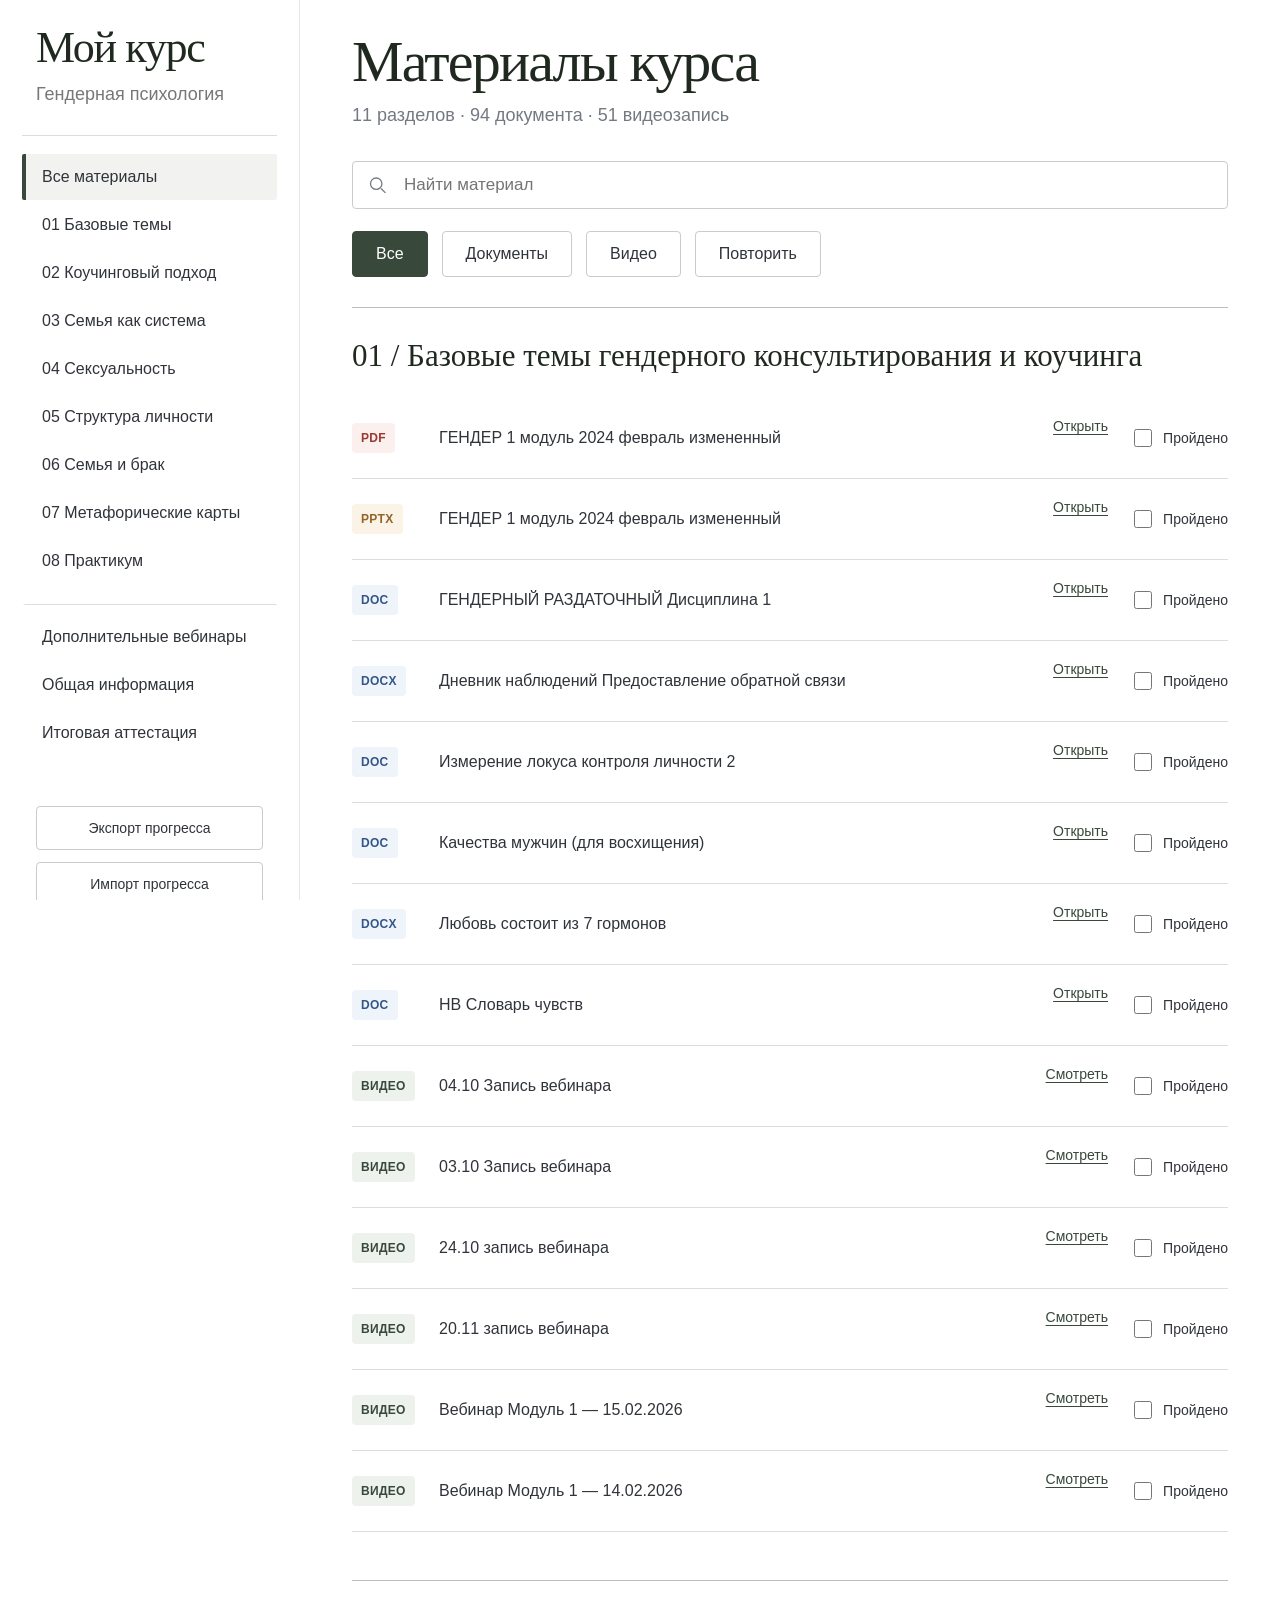
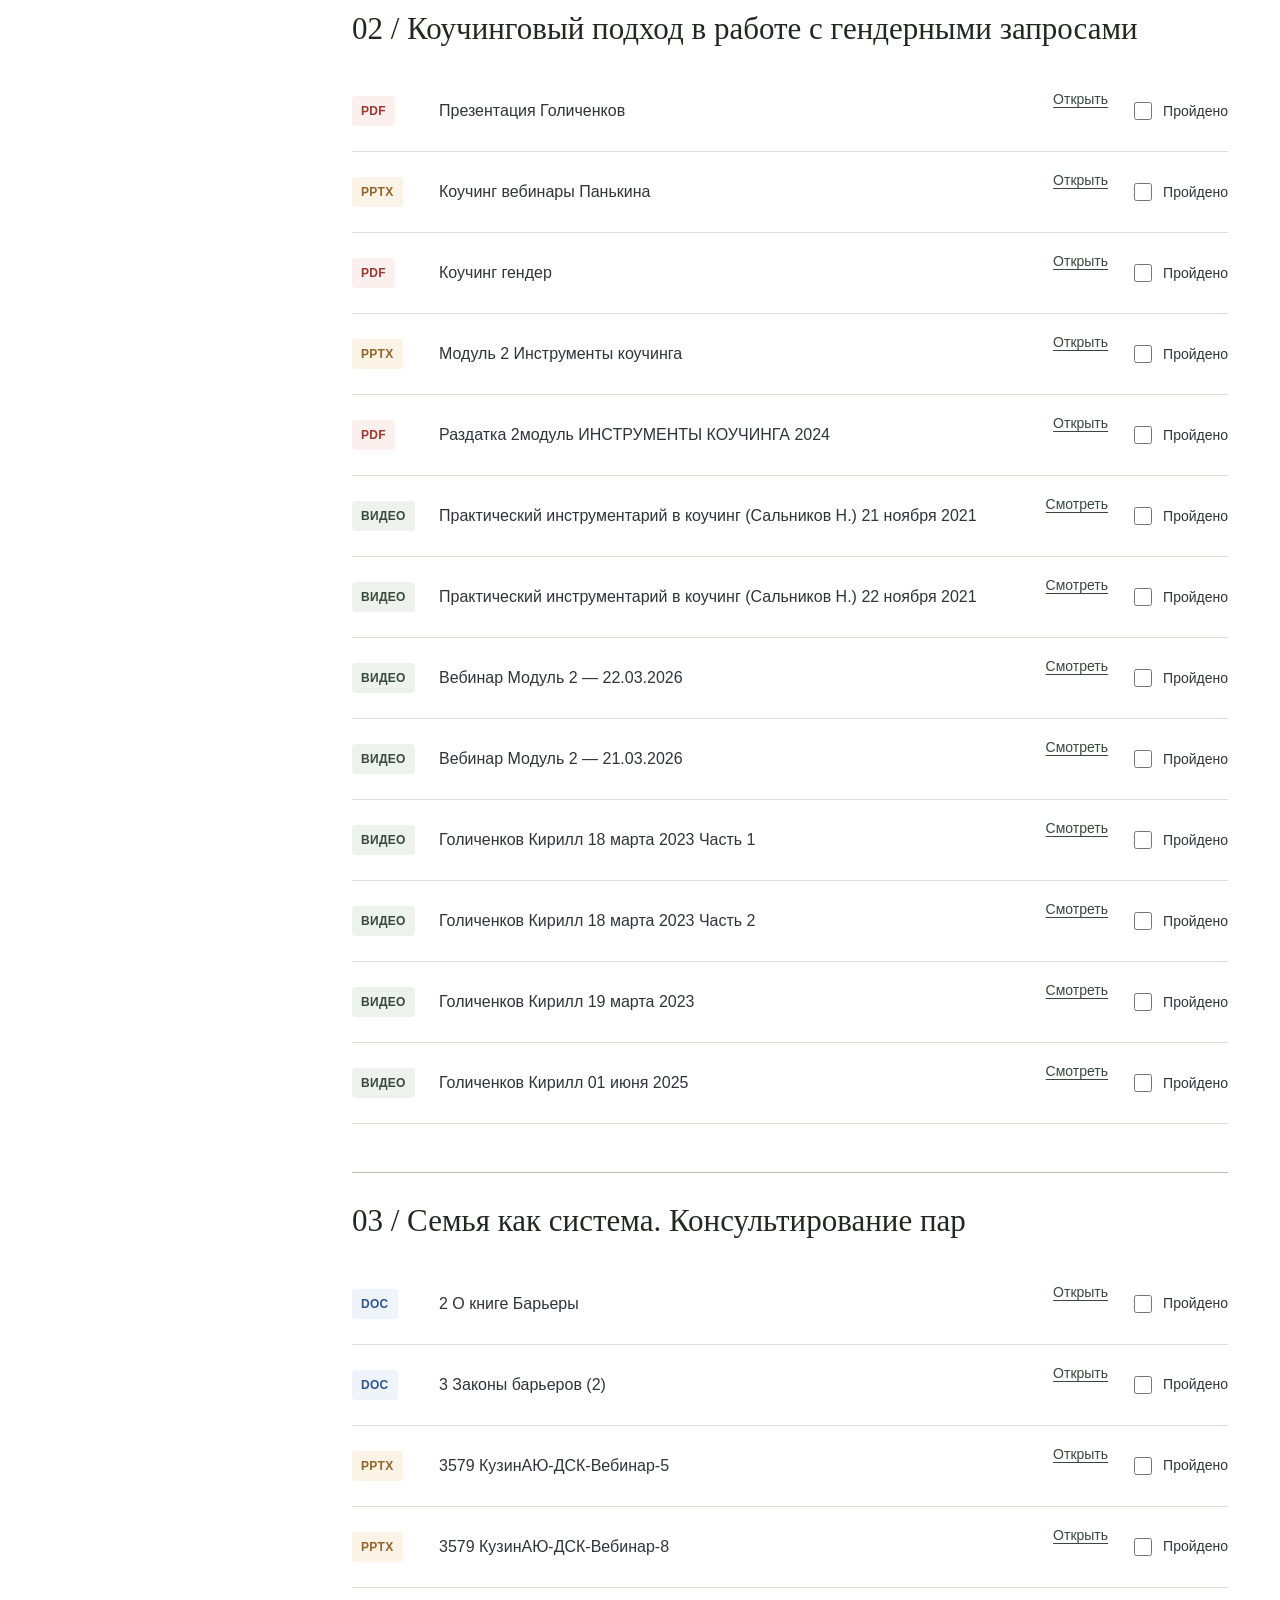
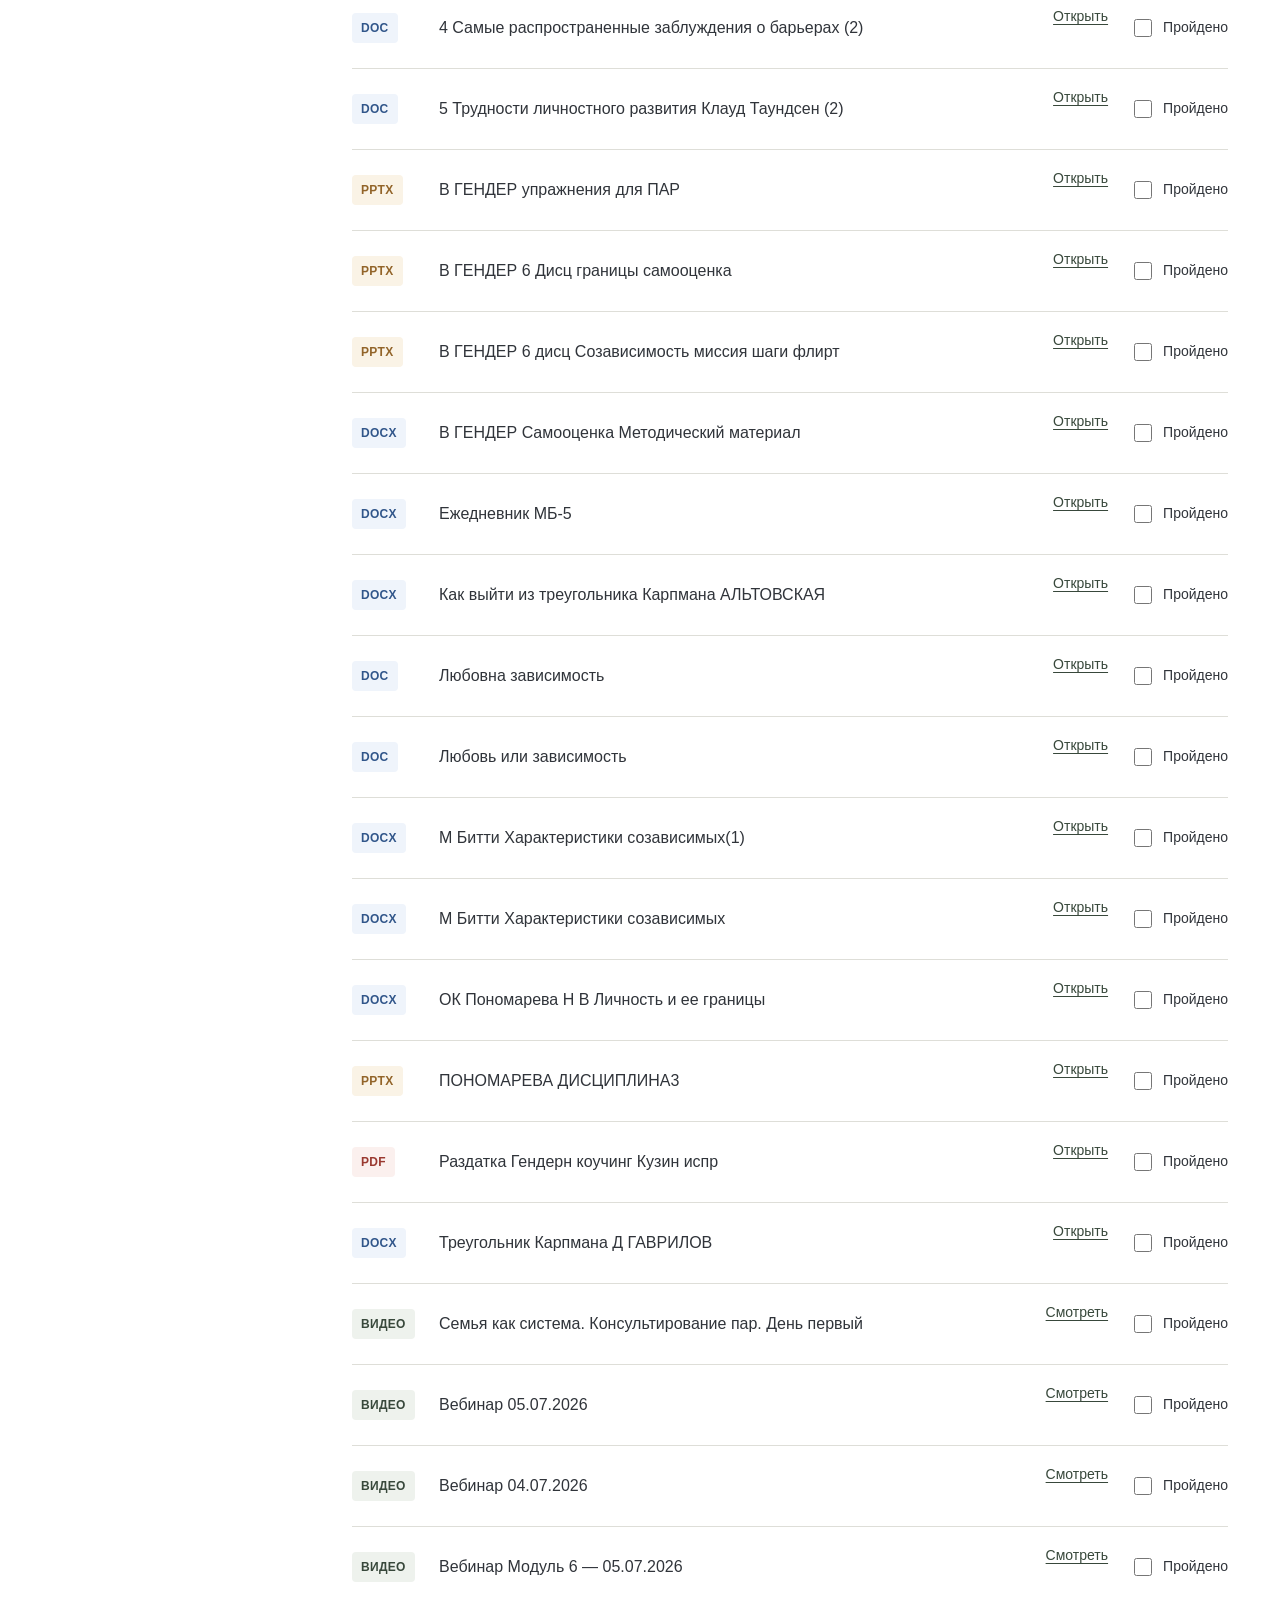
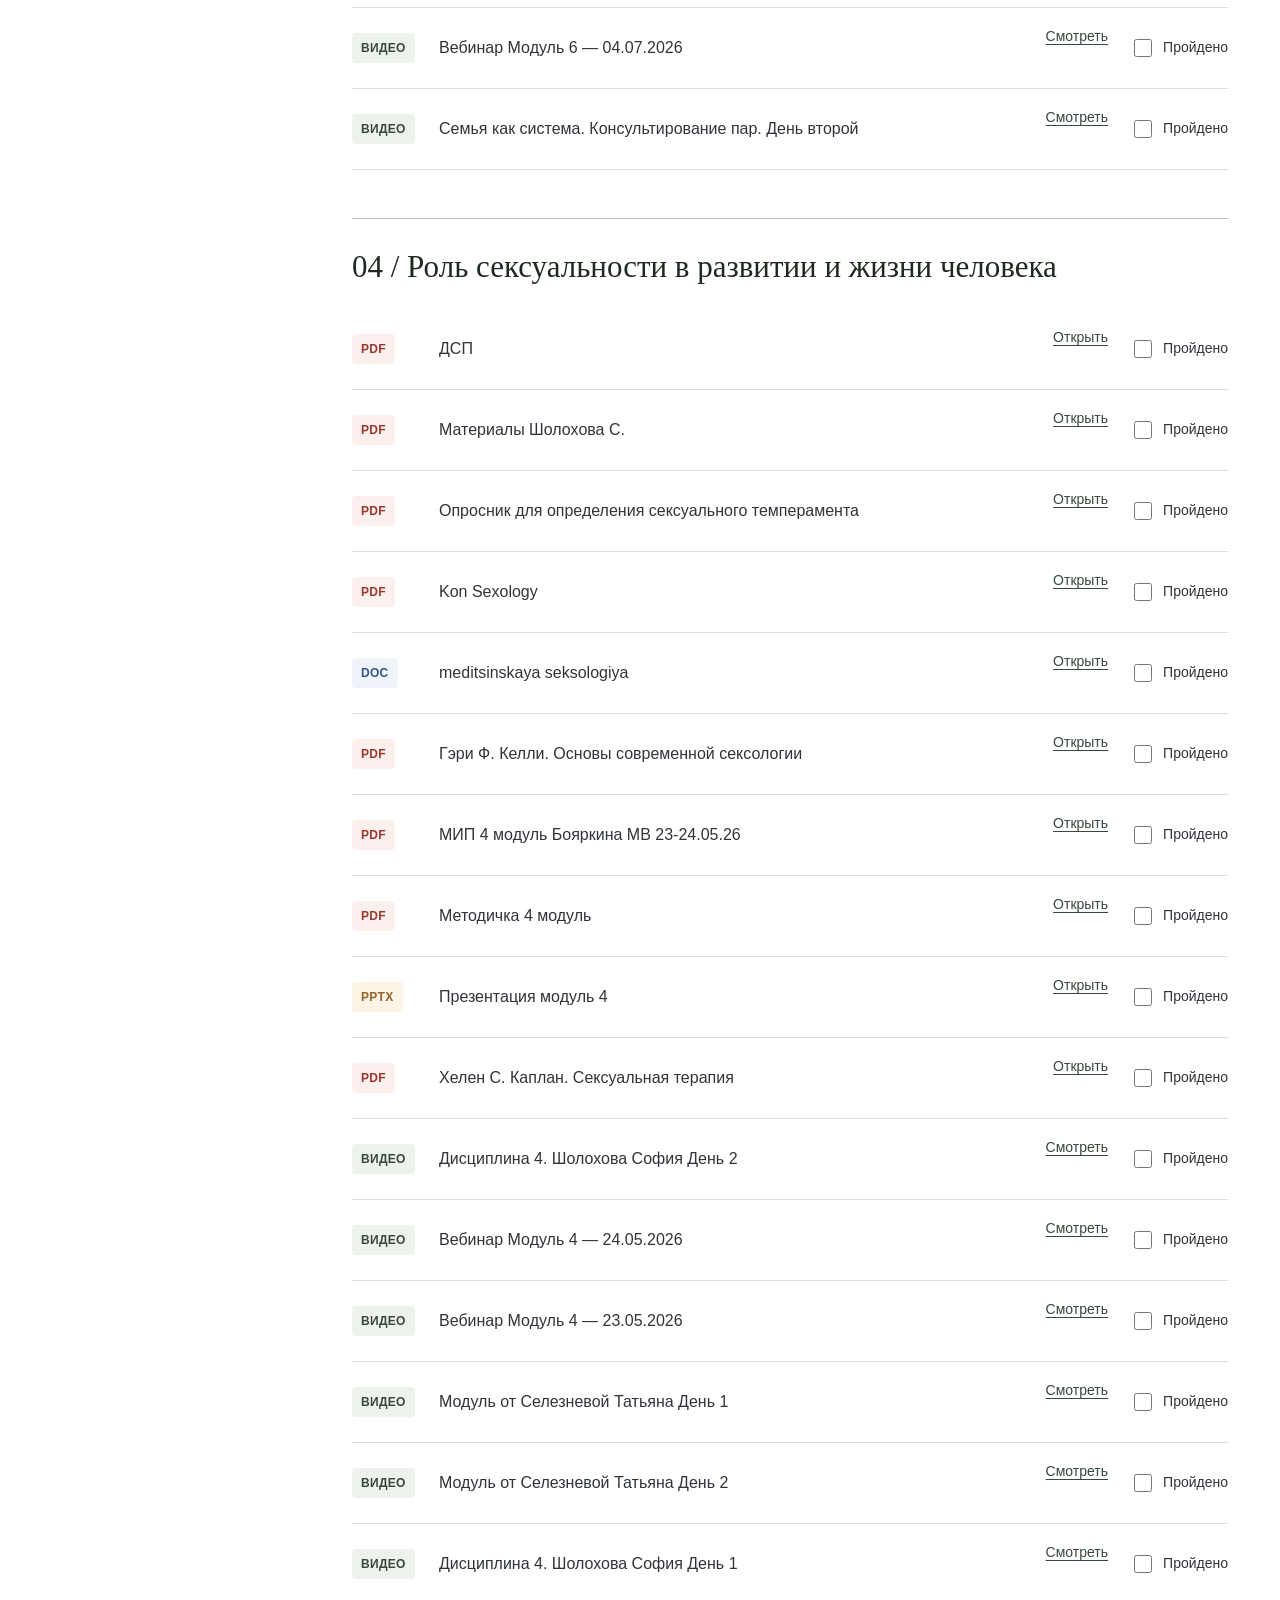
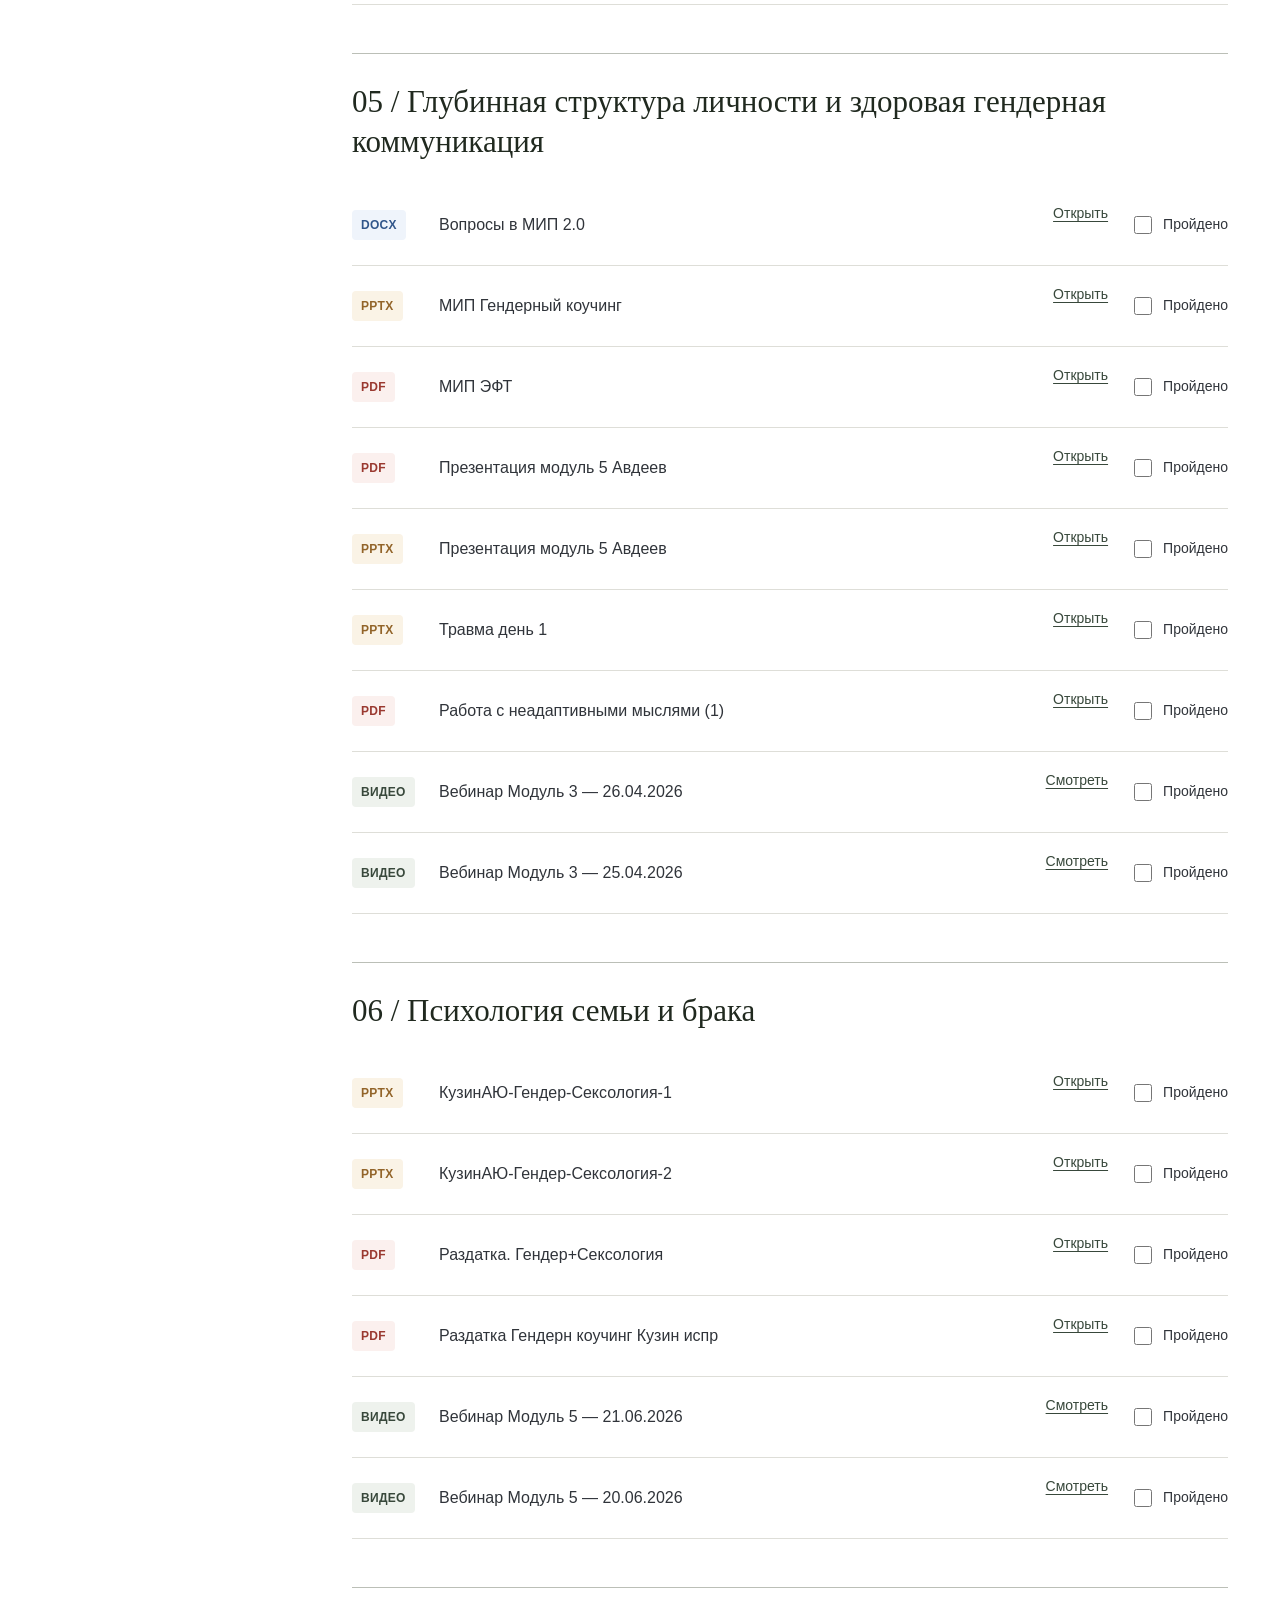
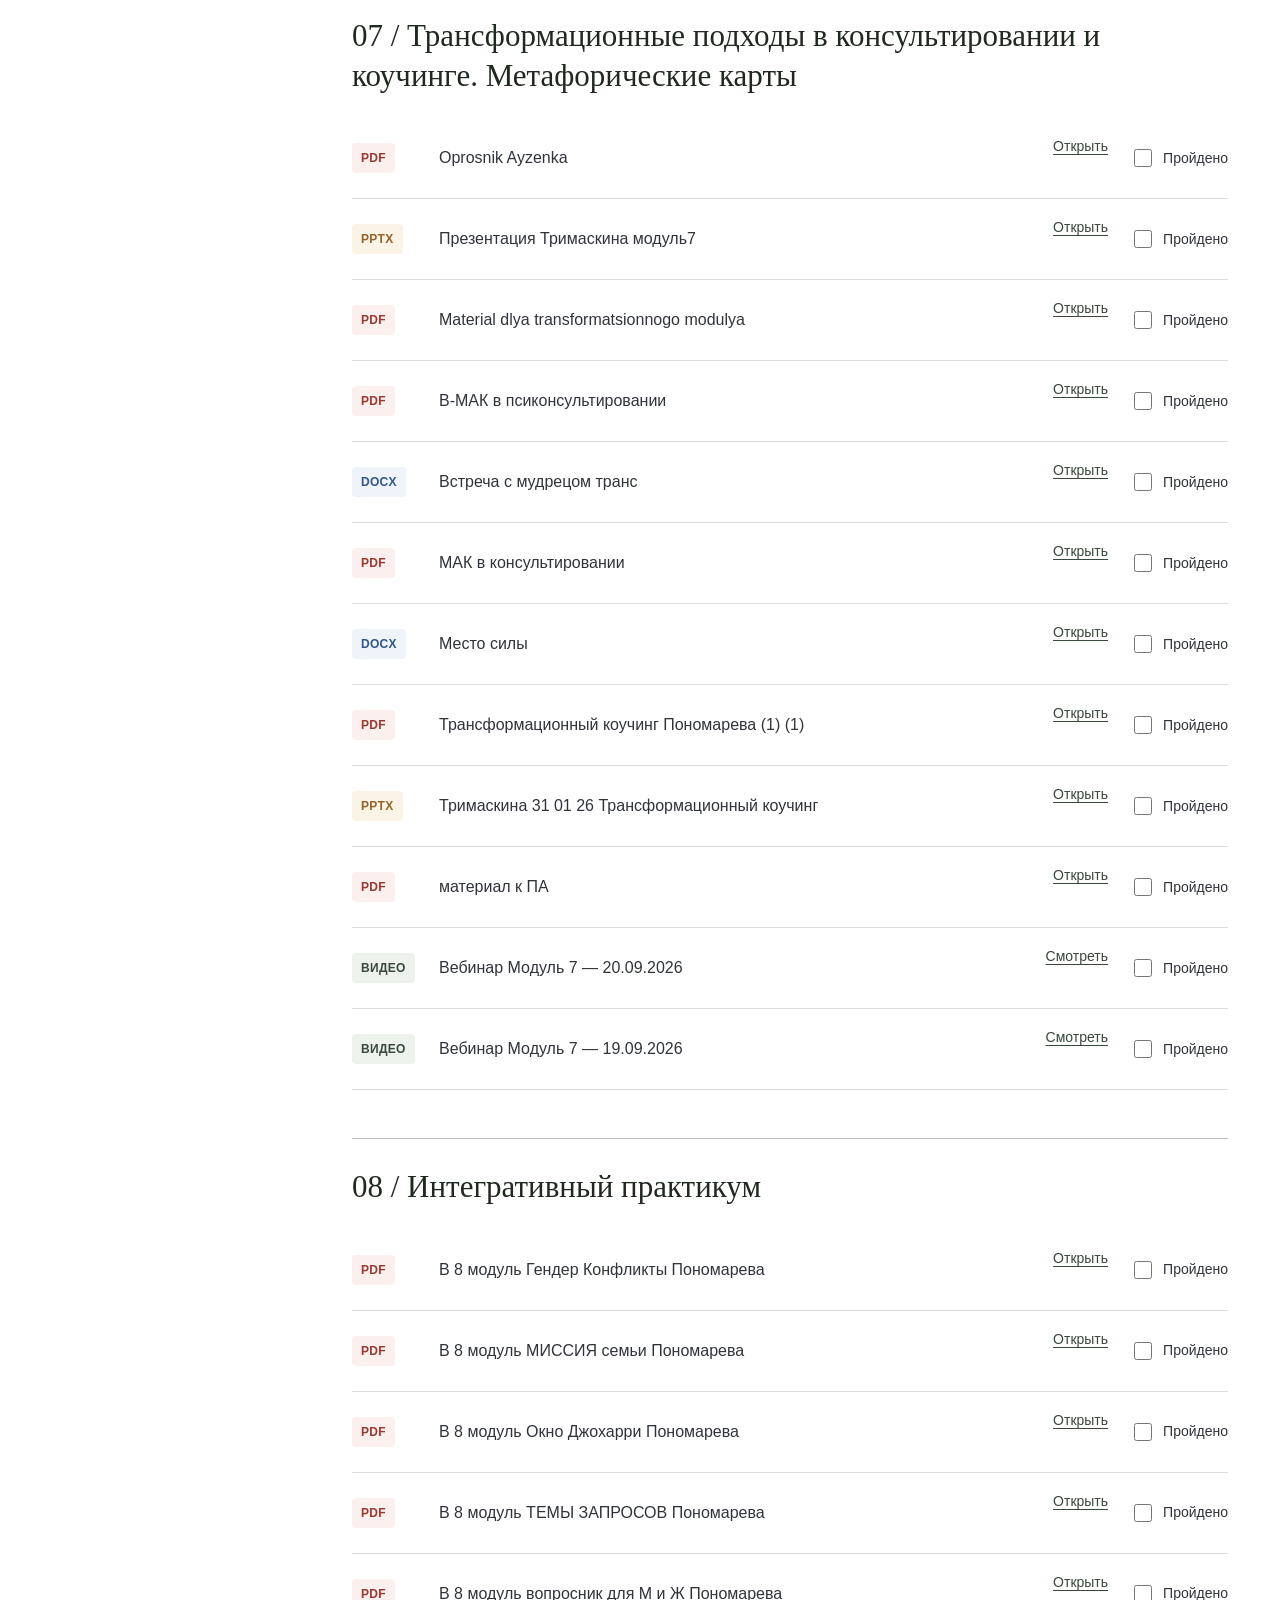
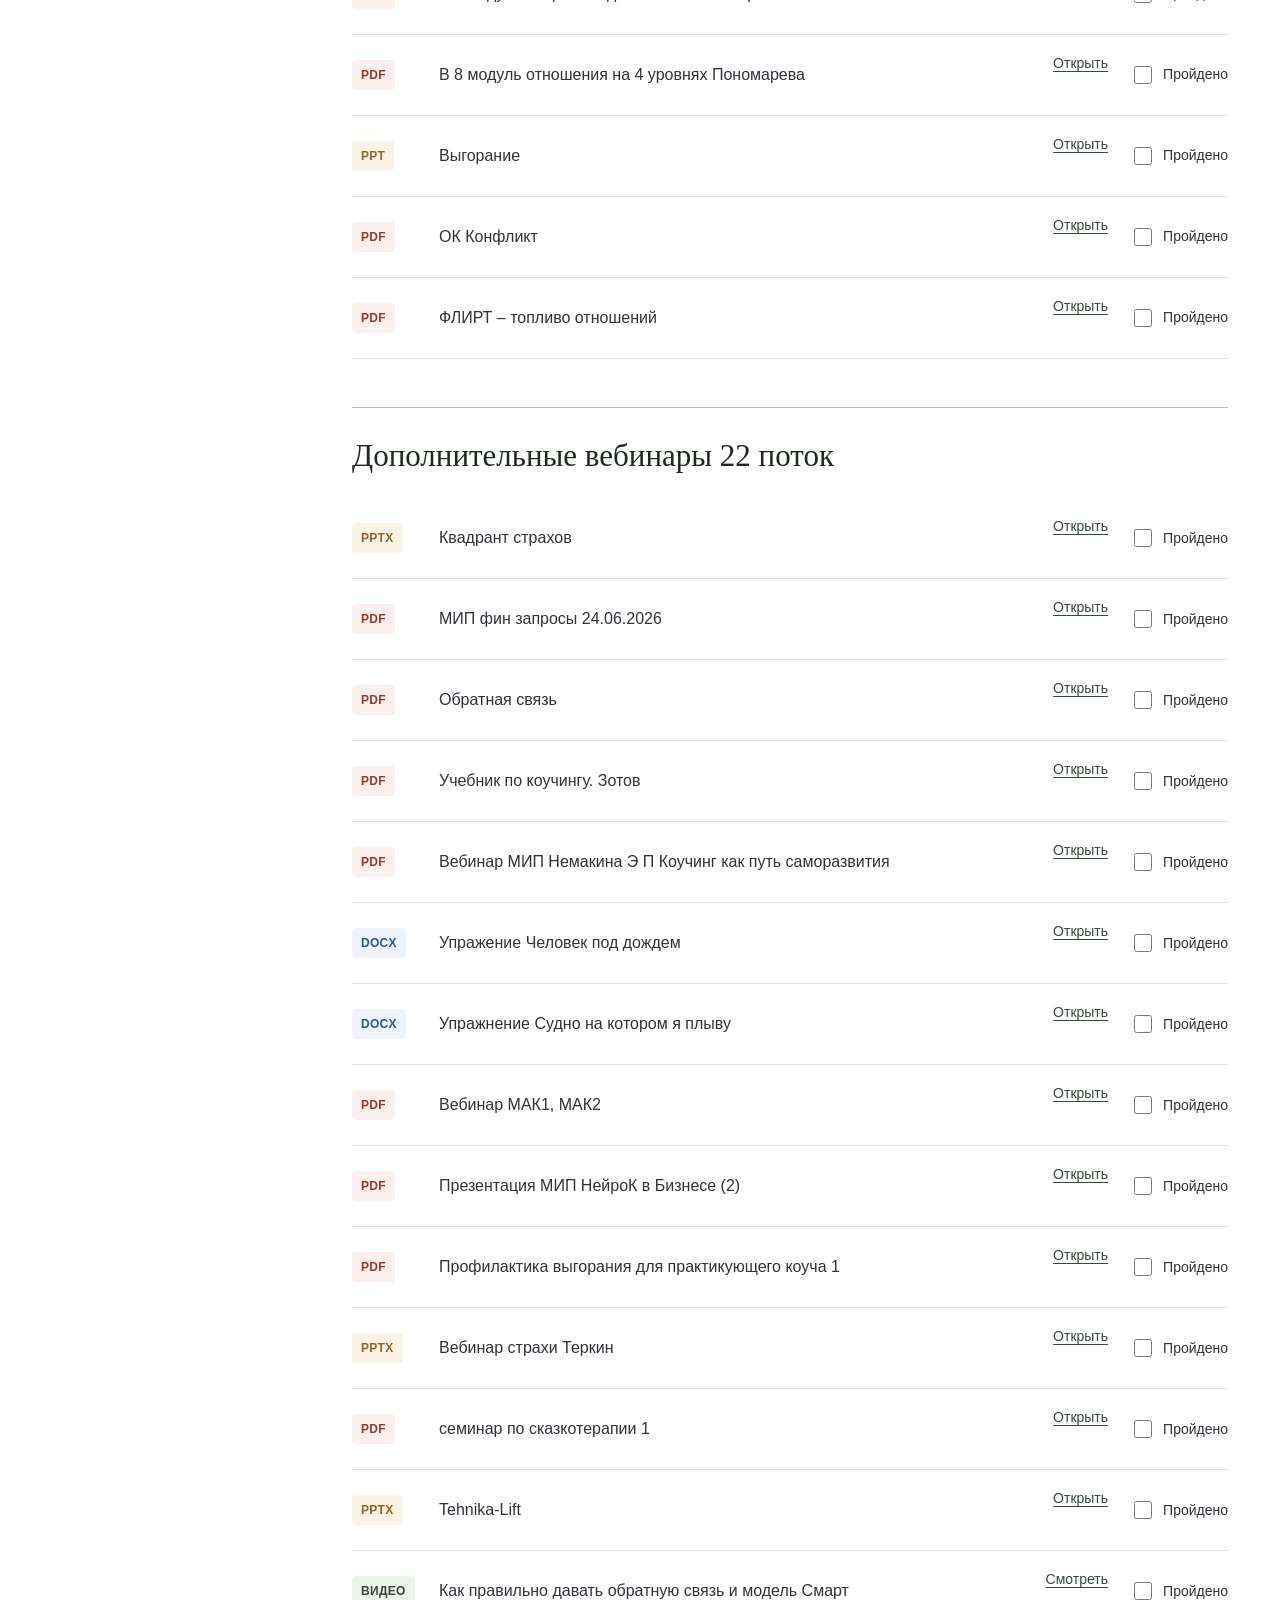
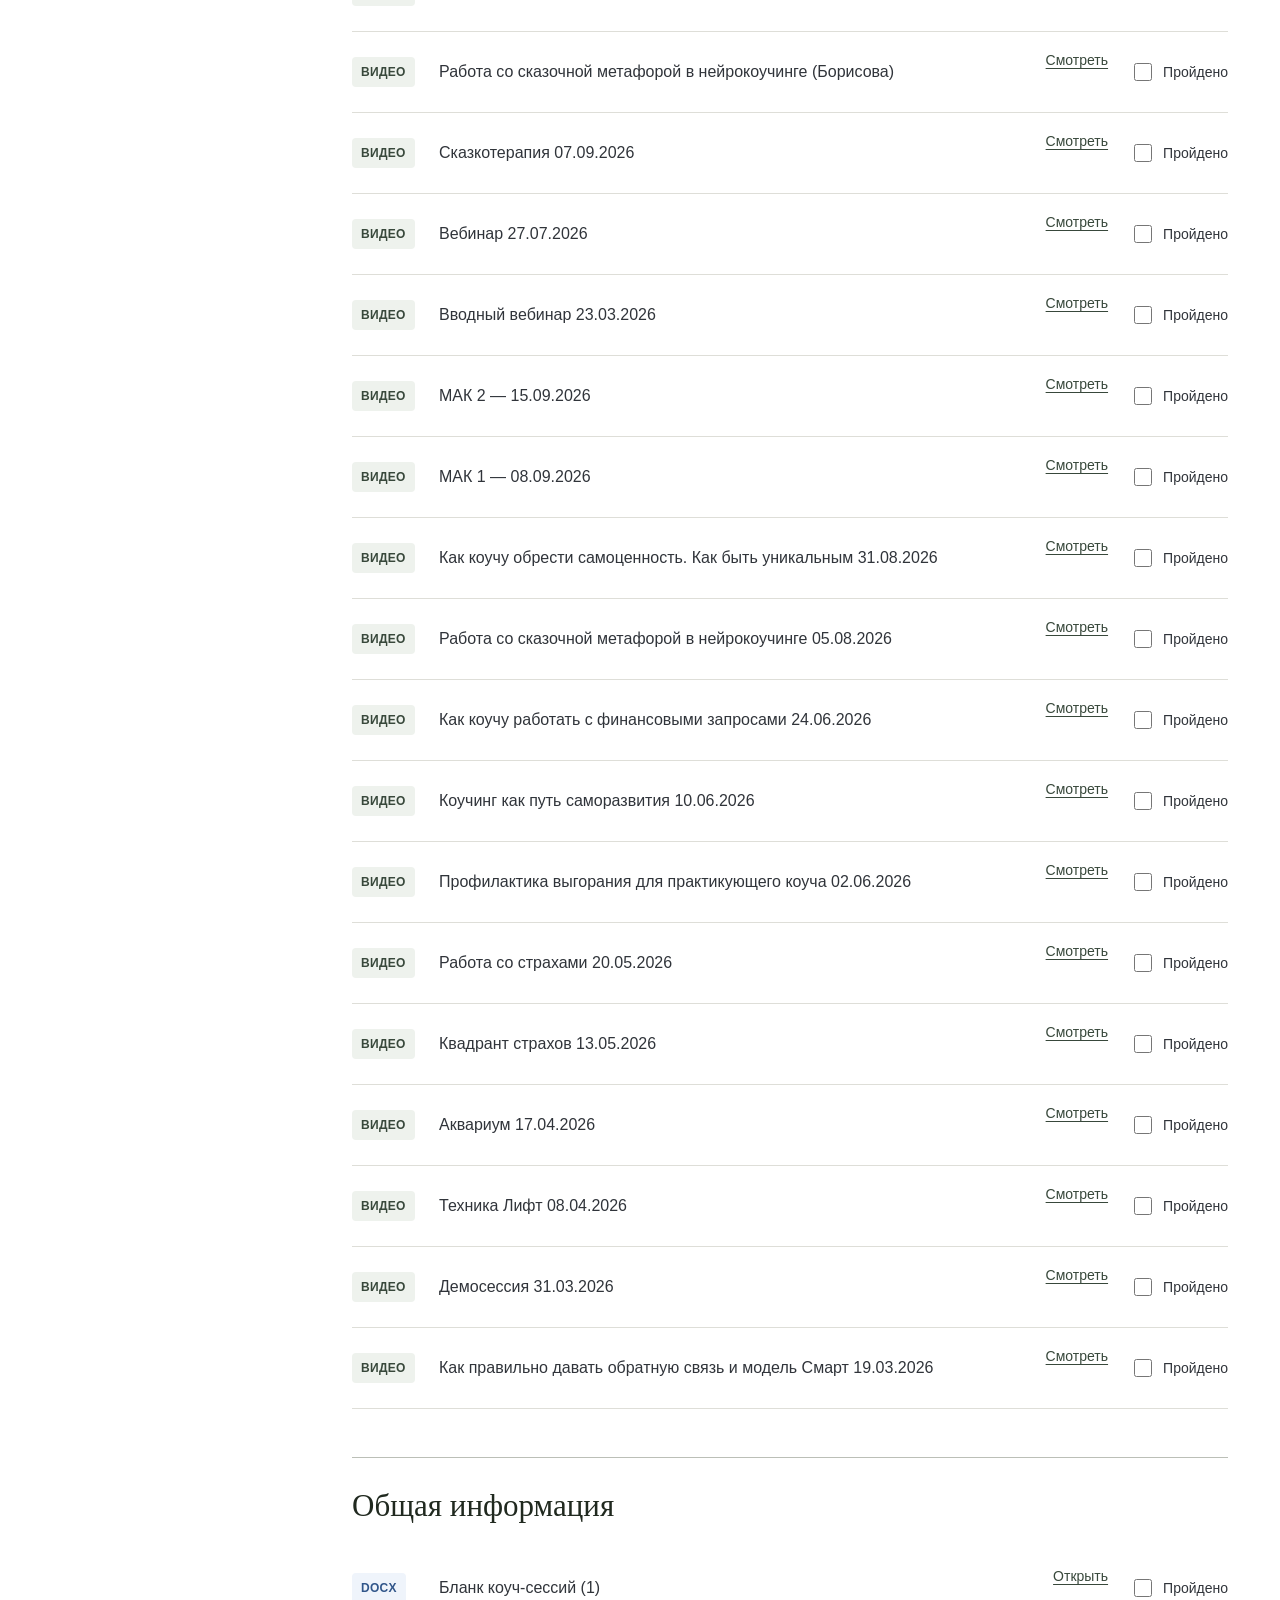
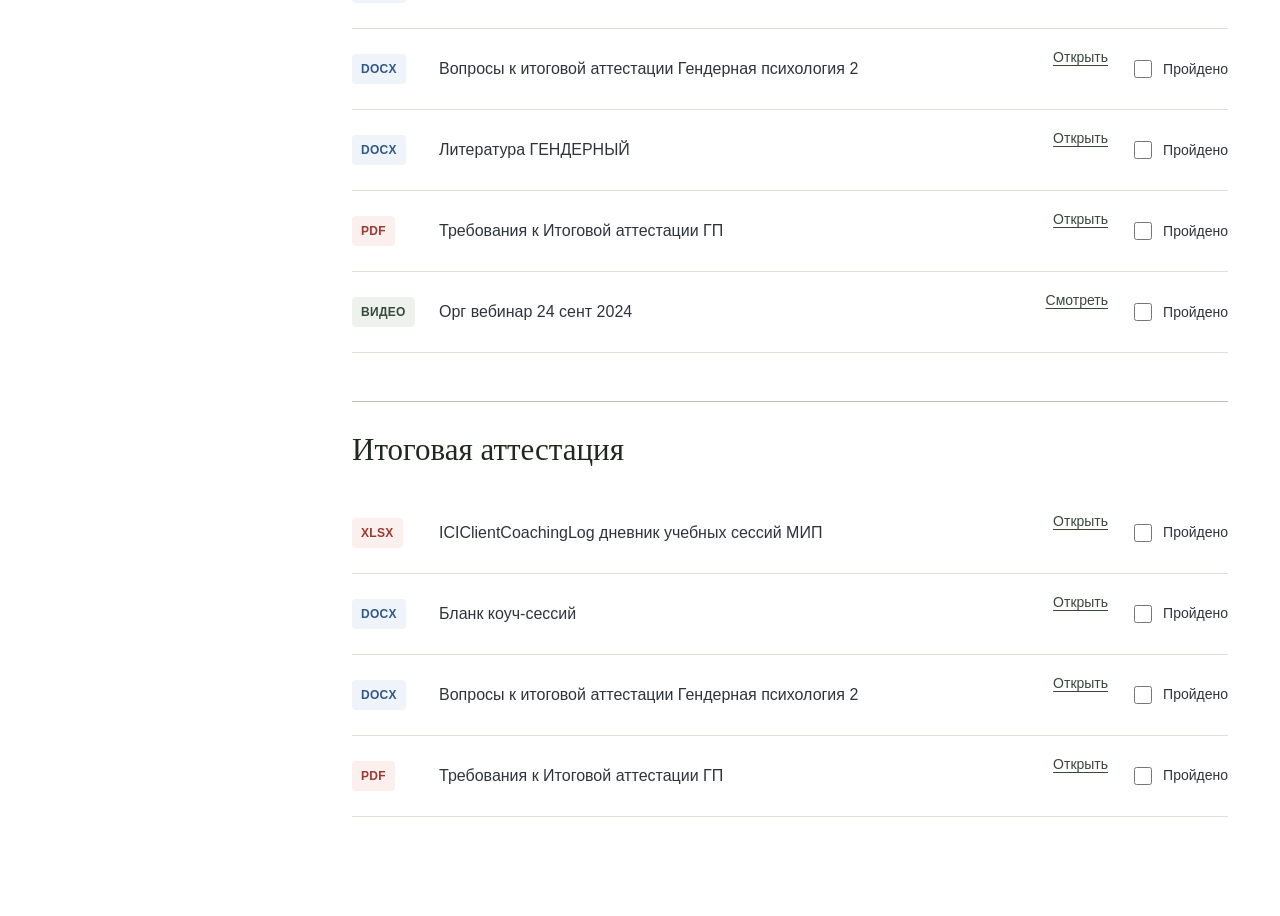
==== index.html @ 101f69df "Publish mobile course library with a simplified reading interface" ====
<!doctype html><html lang="ru"><head><meta charset="utf-8"><meta name="viewport" content="width=device-width,initial-scale=1,viewport-fit=cover"><title>Мой курс — Гендерная психология</title><link rel="stylesheet" href="style.css"></head><body>
<aside><div class="brand">Мой курс</div><p class="subtitle">Гендерная психология</p><nav aria-label="Разделы курса" id="navigation"></nav><div class="backup"><button id="export">Экспорт прогресса</button><button id="import">Импорт прогресса</button><input id="importFile" type="file" accept="application/json,.json" hidden></div></aside>
<main id="library"><header><h1>Материалы курса</h1><p id="summary"></p></header><label class="mobile-nav">Раздел курса<select id="mobileSection"></select></label><div class="search"><svg viewBox="0 0 24 24" aria-hidden="true"><circle cx="10.5" cy="10.5" r="6.5"/><path d="m16 16 5 5"/></svg><input type="search" id="query" aria-label="Найти материал" placeholder="Найти материал"></div><div class="filters" aria-label="Фильтр материалов"><button data-filter="all" aria-pressed="true">Все</button><button data-filter="document" aria-pressed="false">Документы</button><button data-filter="video" aria-pressed="false">Видео</button><button data-filter="repeat" aria-pressed="false">Повторить</button></div><div id="results"></div><footer><div class="mobile-backup"><button id="mobileExport">Экспорт прогресса</button><button id="mobileImport">Импорт прогресса</button></div></footer></main>
<main id="detail" class="material-screen" hidden aria-labelledby="detailTitle"><div class="screen-bar"><button id="close" aria-label="Назад к материалам">← Материалы</button><span id="detailCourse"></span></div><div id="detailFormat" class="format"></div><h2 id="detailTitle"></h2><div id="videoPanel" hidden><video id="courseVideo" controls preload="metadata" playsinline></video><p id="playerStatus" role="status"></p><details><summary>Параметры видео</summary><div id="sourceChoice"><label for="videoSource">Источник</label><select id="videoSource"></select></div><label for="backupUrl">Резервная ссылка</label><input id="backupUrl" type="url" placeholder="https://…" autocomplete="off"><button id="saveBackup">Сохранить ссылку</button><p id="backupStatus" role="status" class="muted"></p></details></div><div class="detail-actions"><a id="detailOpen" class="primary" target="_blank" rel="noopener">Открыть материал</a></div><label class="repeat-label"><input id="detailDone" type="checkbox"> Пройдено</label><label class="repeat-label"><input id="repeat" type="checkbox"> Повторить</label><label class="note-label" for="note">Мои заметки</label><textarea id="note" rows="7" maxlength="20000" placeholder="Главные мысли, вопросы и идеи для практики…"></textarea><p id="saveStatus" class="muted" aria-live="polite"></p></main><div id="toast" role="status"></div><script src="data.js"></script><script src="app.js"></script></body></html>
---- style.css ----
:root{--ink:#20291f;--text:#30343a;--muted:#747982;--line:#deded8;--accent:#38483b;--white:#fff;--soft:#f2f3f0}*{box-sizing:border-box}body{margin:0;background:var(--white);color:var(--text);font:16px/1.5 "Helvetica Neue",Helvetica,sans-serif}button,input,textarea,select{font:inherit}button,a,input,textarea,select{touch-action:manipulation}button{cursor:pointer;color:inherit;background:white;border:1px solid #c9ccc7;border-radius:4px;padding:10px 22px}button:hover{background:var(--soft)}:focus-visible{outline:3px solid #8a9a78;outline-offset:3px}a{color:var(--accent);text-underline-offset:3px}aside{position:fixed;inset:0 auto 0 0;width:300px;border-right:1px solid #e8e9e4;padding:24px 22px;display:flex;flex-direction:column;background:white;overflow:auto}.brand{font:44px/1.1 Georgia,serif;letter-spacing:-1.3px;color:var(--ink);margin-left:14px}.subtitle{font-size:18px;color:#777;margin:9px 14px 27px}nav{border-top:1px solid var(--line);padding-top:18px}nav button{display:block;border:0;border-left:4px solid transparent;background:none;border-radius:2px;text-align:left;width:100%;font-size:16px;padding:11px 16px;margin-bottom:2px}nav button.selected{border-left-color:var(--accent);background:var(--soft)}nav button:nth-child(10){border-top:1px solid var(--line);margin-top:20px;padding-top:20px}.backup{display:grid;gap:12px;margin:40px 14px 0;padding-top:8px}.backup button{font-size:14px;padding:10px 8px}main{margin-left:300px;padding:30px 52px 36px;max-width:1800px}h1{font:58px/1.1 Georgia,serif;color:var(--ink);letter-spacing:-1.8px;margin:0 0 8px}header p{color:var(--muted);font-size:18px;margin:0 0 32px}.search{height:48px;border:1px solid #c9ccc7;border-radius:4px;display:flex;align-items:center;padding:0 14px;gap:14px}.search svg{width:22px;height:22px;fill:none;stroke:var(--muted);stroke-width:1.5}.search input{width:100%;border:0;background:transparent;outline:none;font-size:17px;color:var(--text)}.search:focus-within{outline:2px solid #8a9a78;outline-offset:2px}.filters{display:flex;gap:14px;margin:22px 0 30px}.filters button{padding:10px 23px}.filters button[aria-pressed=true]{background:var(--accent);color:white;border-color:var(--accent)}.download-status{font-size:13px;color:var(--muted);margin:-12px 0 22px}.download-status:empty{display:none}section{border-top:1px solid #bbbfb7;padding-top:28px;margin-bottom:48px}h2{font:31px/1.3 Georgia,serif;color:var(--ink);margin:0 0 22px;font-weight:normal}.row{min-height:72px;display:grid;grid-template-columns:65px minmax(0,1fr) auto auto;align-items:center;gap:22px;border-bottom:1px solid var(--line);padding:15px 0}.format{font-size:12px;font-weight:600;letter-spacing:.3px;color:#9a3930;background:#fbf0ee;border-radius:4px;padding:6px 9px;justify-self:start;display:inline-block}.format.doc,.format.docx{background:#eff4fb;color:#31568a}.format.ppt,.format.pptx{background:#faf3e6;color:#926429}.format.video{background:#eef2ed;color:var(--accent)}.title{border:0;padding:0;background:none;text-align:left;line-height:1.5;overflow-wrap:anywhere;font-size:16px;border-radius:0}.title:hover{background:none;text-decoration:underline;text-underline-offset:3px}.meta{display:block;font-size:12px;color:var(--muted);margin-top:3px}.open-link{font-size:14px;font-weight:500}.done{font-size:14px;display:flex;align-items:center;gap:8px;white-space:nowrap}.done input,.repeat-label input{width:18px;height:18px;accent-color:var(--accent)}.completed .title{color:var(--muted)}.empty{padding:50px 0;color:var(--muted)}.unavailable{background:#f6f6f2;padding:15px;margin:18px 0;color:#65685f;font-size:14px}footer{font-size:13px;color:var(--muted);padding-top:15px}.mobile-nav,.mobile-backup{display:none}dialog{border:1px solid var(--line);border-radius:6px;padding:32px;max-width:700px;width:calc(100% - 32px);max-height:90vh;color:var(--text)}dialog::backdrop{background:#20291f65}dialog h2{margin-top:22px;overflow-wrap:anywhere}.close{float:right;padding:5px 10px;font-size:14px}.detail-actions{display:flex;gap:22px;align-items:center;flex-wrap:wrap;margin:22px 0}.primary{display:inline-block;background:var(--accent);color:white;text-decoration:none;border-radius:4px;padding:10px 18px}.repeat-label{display:flex;align-items:center;gap:9px;margin:28px 0}.note-label{display:block;margin:0 0 8px}textarea{width:100%;border:1px solid #c9ccc7;border-radius:4px;padding:12px;resize:vertical;font-size:16px}.muted{color:var(--muted);font-size:13px}#toast{position:fixed;bottom:22px;left:50%;transform:translateX(-50%);background:var(--accent);color:white;padding:10px 20px;border-radius:4px;display:none;z-index:10;max-width:90vw}.mobile-backup{gap:12px}
@media(min-width:1450px){aside{width:320px;padding-top:26px}main{margin-left:320px;padding:30px 56px}.row{min-height:76px}.brand{font-size:46px}nav button{padding-top:12px;padding-bottom:12px}}
@media(max-width:1100px){aside{width:260px;padding-left:14px;padding-right:14px}main{margin-left:260px;padding:30px}h1{font-size:46px}h2{font-size:27px}.row{gap:13px;grid-template-columns:52px minmax(0,1fr) auto}.done{grid-column:2 / 4}.brand{font-size:38px}nav button{font-size:14px}}
@media(max-width:720px){aside{display:none}main{margin:0;padding:24px 20px}h1{font-size:39px;letter-spacing:-1px}header p{font-size:15px;margin-bottom:24px}.mobile-nav{display:block;font-size:13px;color:var(--muted);margin-bottom:18px}.mobile-nav select{display:block;width:100%;padding:10px;background:white;border:1px solid var(--line);color:var(--text);border-radius:4px;margin-top:6px}.filters{gap:8px;flex-wrap:wrap;margin-bottom:28px}.filters button{padding:8px 14px;font-size:14px}section{padding-top:22px}h2{font-size:26px}.row{gap:12px;grid-template-columns:48px minmax(0,1fr) auto;align-items:start;padding:18px 0}.title{font-size:15px}.open-link{font-size:13px;padding-top:3px}.done{font-size:13px}.format{font-size:10px;padding:5px}.search input{font-size:16px}.mobile-backup{display:flex;flex-wrap:wrap}.mobile-backup button{font-size:13px;padding:8px 12px}dialog{padding:22px}}
@media(prefers-reduced-motion:no-preference){button,a{transition:background .15s,color .15s}}

#videoPanel[hidden]{display:none}#videoPanel label{display:block;font-size:14px;margin:12px 0 6px}#videoSource,#backupUrl{width:100%;padding:10px;border:1px solid var(--line);border-radius:4px;background:white;color:var(--text)}#courseVideo{display:block;width:100%;max-height:48vh;background:#111;margin-top:16px;border-radius:4px}#playerStatus{font-size:14px;min-height:21px}#videoPanel details{border:1px solid var(--line);padding:12px;border-radius:4px;margin:16px 0}#videoPanel summary{cursor:pointer}#saveBackup{margin-top:12px}dialog:has(#videoPanel:not([hidden])){max-width:900px}

[hidden]{display:none!important}button,input,select,.open-link{min-height:44px}.screen-bar{display:flex;align-items:center;gap:18px;margin-bottom:28px}.screen-bar span{font-size:14px;color:var(--muted)}.material-screen{max-width:1250px;padding-bottom:max(40px,env(safe-area-inset-bottom))}.material-screen h2{font-size:clamp(28px,4vw,44px);margin:16px 0;overflow-wrap:anywhere}.material-screen .detail-actions{gap:16px}.material-screen #courseVideo{max-height:65vh;aspect-ratio:16/9;object-fit:contain}.material-screen textarea{min-height:170px}.material-screen #videoSource{max-width:420px}.material-screen details{max-width:700px}.view-material #navigation{opacity:.85}.material-screen .repeat-label{min-height:44px;margin:16px 0}.material-screen .note-label{margin-top:24px}
@media(max-width:720px){body{background:#fafbf8}main{padding:24px 16px;padding-bottom:max(28px,env(safe-area-inset-bottom))}.filters{gap:8px;display:grid;grid-template-columns:repeat(4,minmax(0,1fr))}.filters button{padding:8px 3px;font-size:13px}.row{grid-template-columns:1fr auto;gap:10px;background:white;padding:16px;margin:12px 0;border:1px solid var(--line);border-radius:8px}.row>.format{grid-column:1/-1}.row>div{grid-column:1/-1}.row>.done{grid-column:2;grid-row:3;min-height:44px}.row>.open-link{grid-column:1;grid-row:3;display:flex;align-items:center}.row .title{font-size:17px;min-height:44px}.row .meta{font-size:13px}.row .done input,.repeat-label input{width:22px;height:22px;flex-shrink:0}.screen-bar{position:sticky;top:0;background:#fafbf8;z-index:2;margin:-24px -16px 24px;padding:12px 16px;border-bottom:1px solid var(--line);padding-top:max(12px,env(safe-area-inset-top))}.screen-bar span{display:none}.screen-bar button{border:0;background:none;padding:8px 0;font-size:16px}.material-screen{margin:0;width:100%;max-width:none}.material-screen .detail-actions{display:grid}.material-screen .detail-actions a{min-height:44px;display:flex;align-items:center;justify-content:center;text-align:center}.material-screen #courseVideo{max-height:none;border-radius:6px}.material-screen h2{font-size:30px;line-height:1.2}.material-screen #videoSource{max-width:none}.download-status{line-height:1.6}.brand{font-size:32px}#toast{width:calc(100% - 32px)}.mobile-backup{display:grid;grid-template-columns:1fr 1fr}.mobile-backup button{white-space:normal}.note-label{font-weight:500}}

#playerStatus:empty,#saveStatus:empty,#backupStatus:empty{display:none}#playerStatus{color:#8e302b}.detail-actions a:not(.primary){font-size:14px}.material-screen #courseVideo{margin-top:22px}#videoPanel details{border:0;border-top:1px solid var(--line);border-bottom:1px solid var(--line);border-radius:0;padding:14px 0;color:var(--muted)}#videoPanel details[open]{color:var(--text)}#videoPanel summary{font-size:14px;min-height:24px}.material-screen .detail-actions{margin:18px 0}.row>div{min-width:0}#videoPanel label{color:var(--text)}
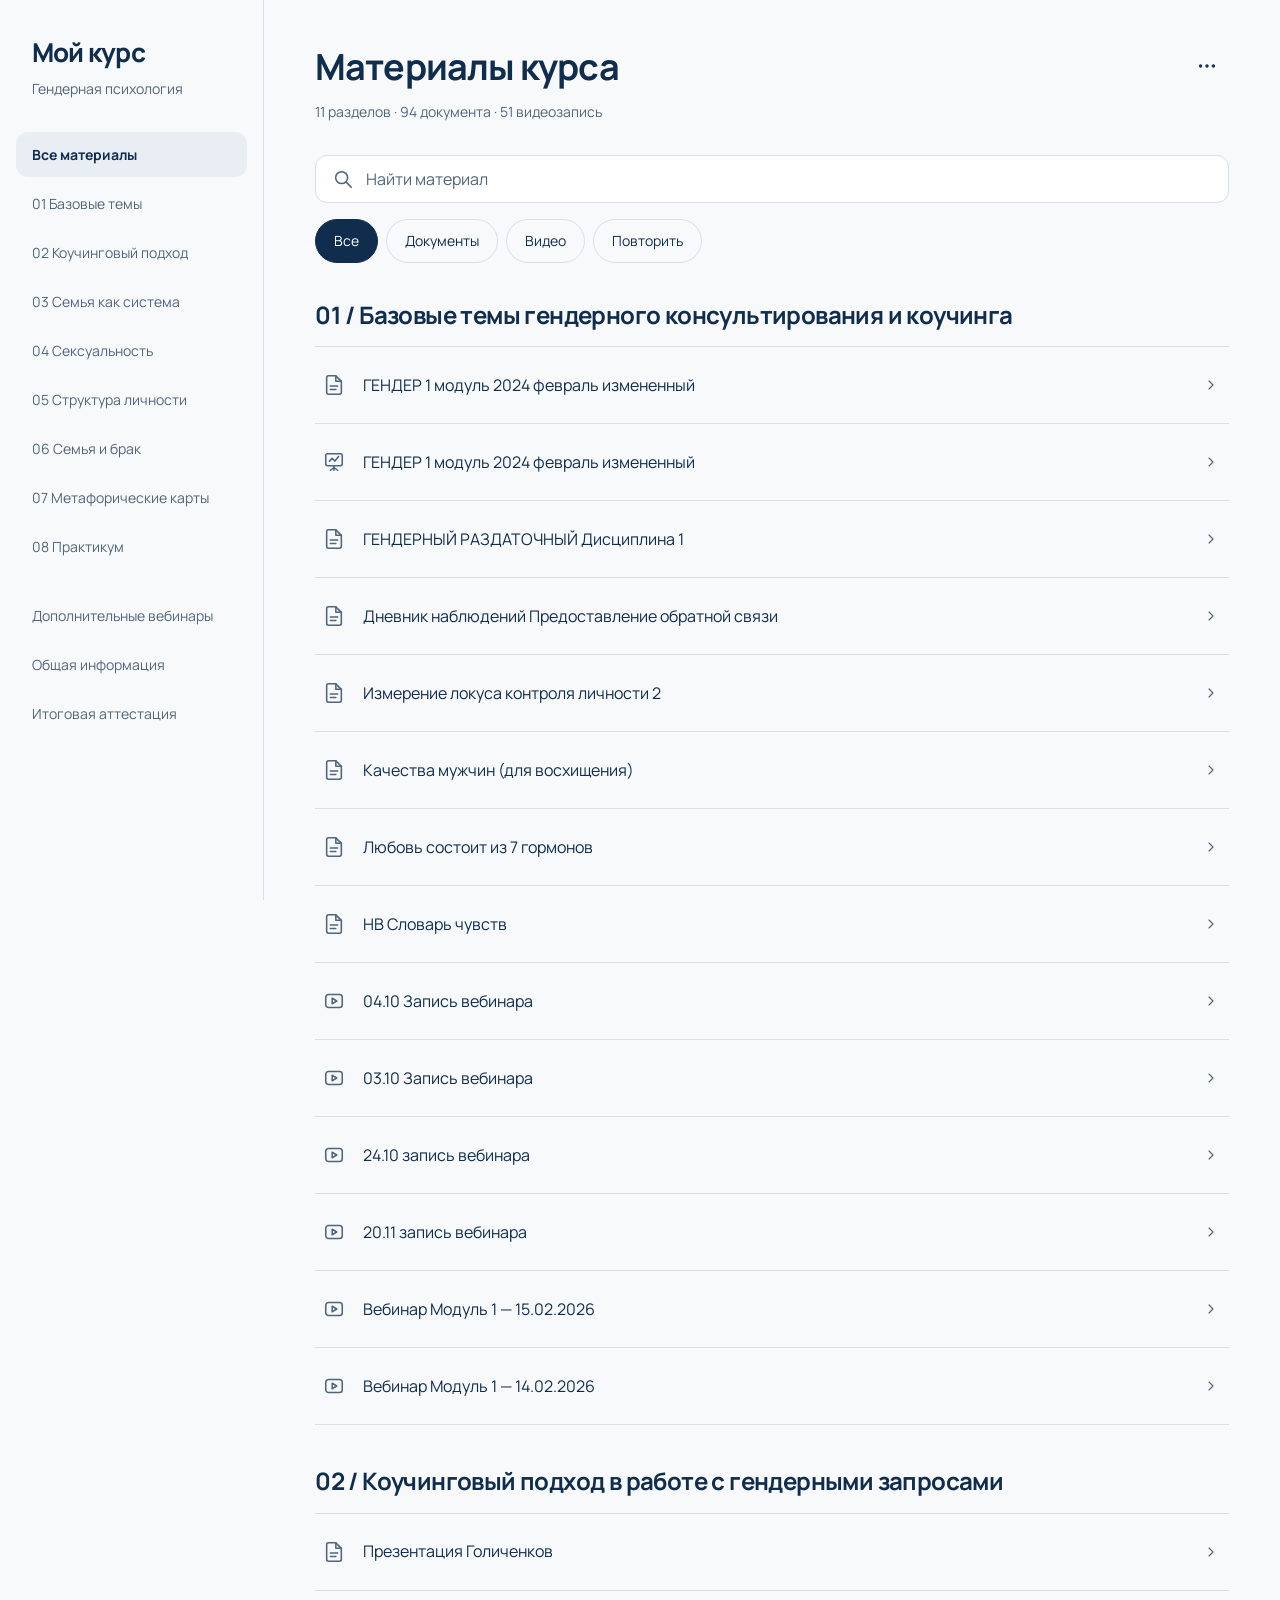
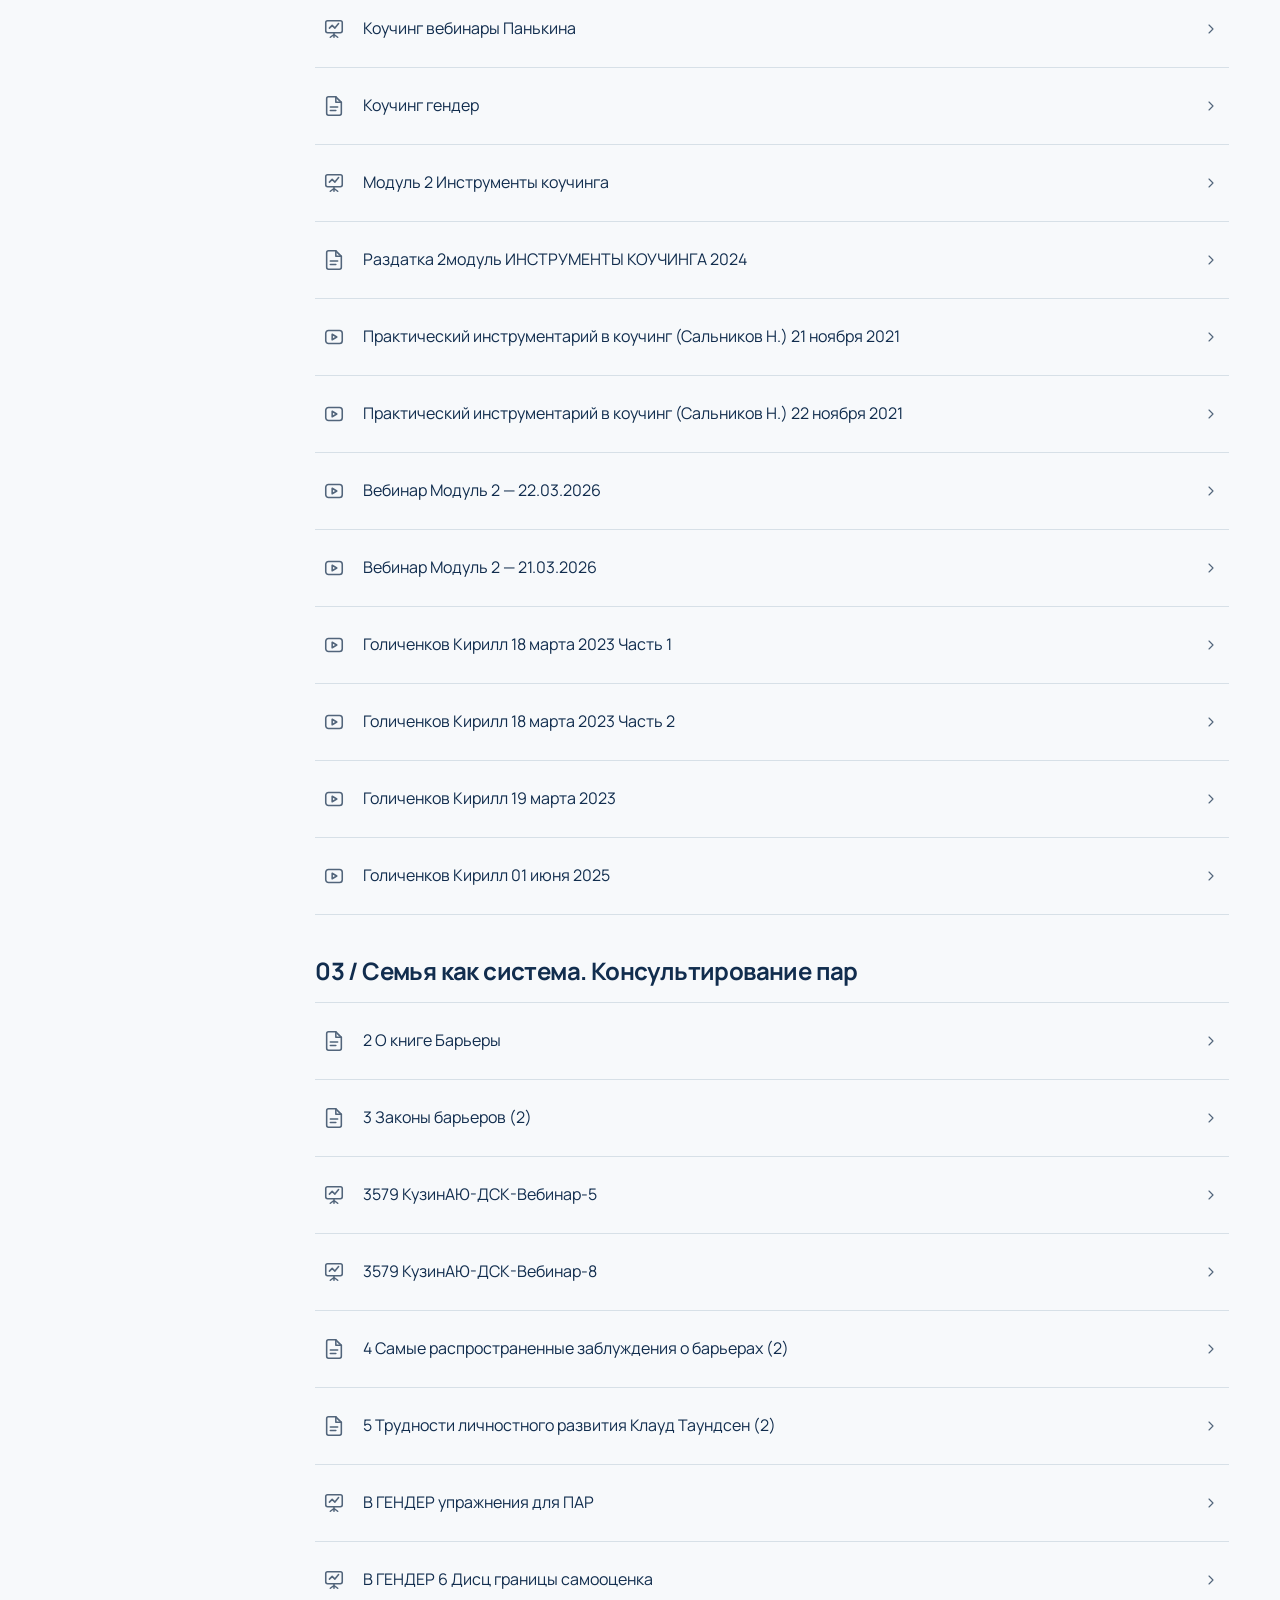
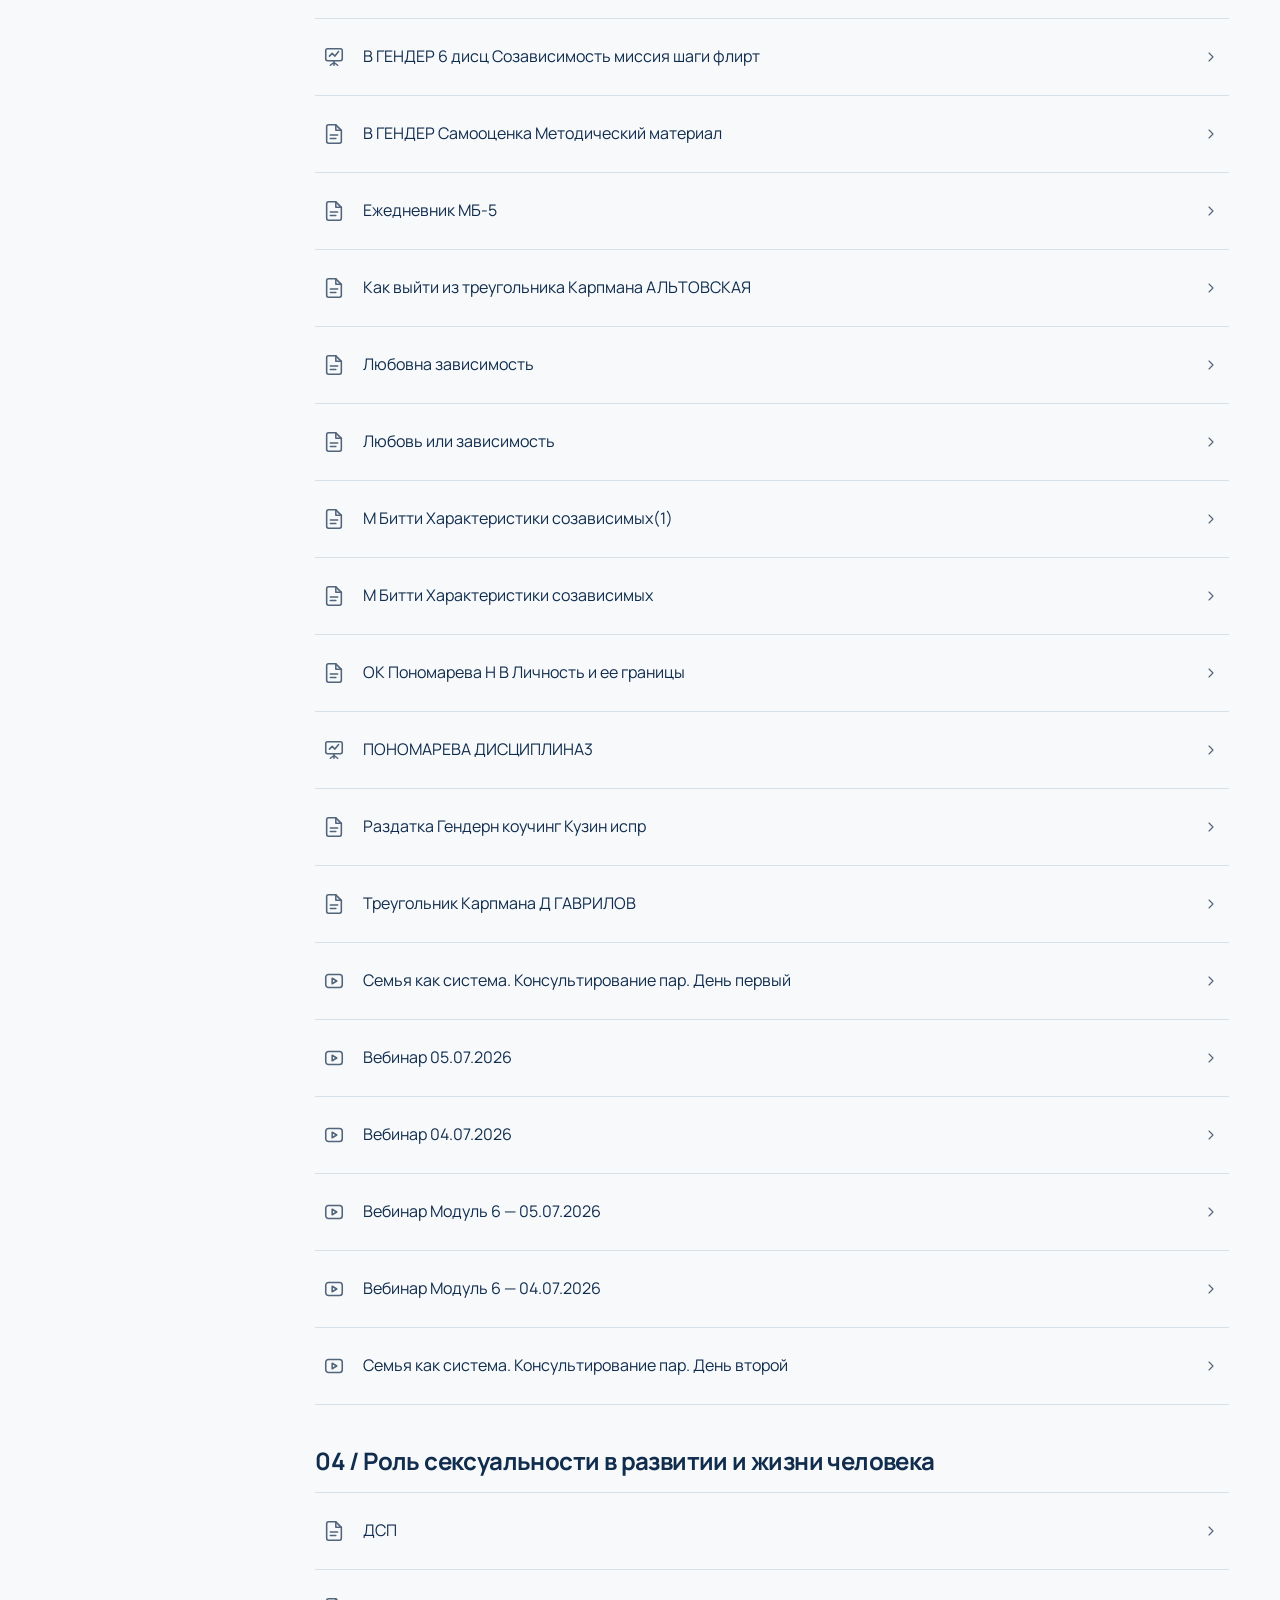
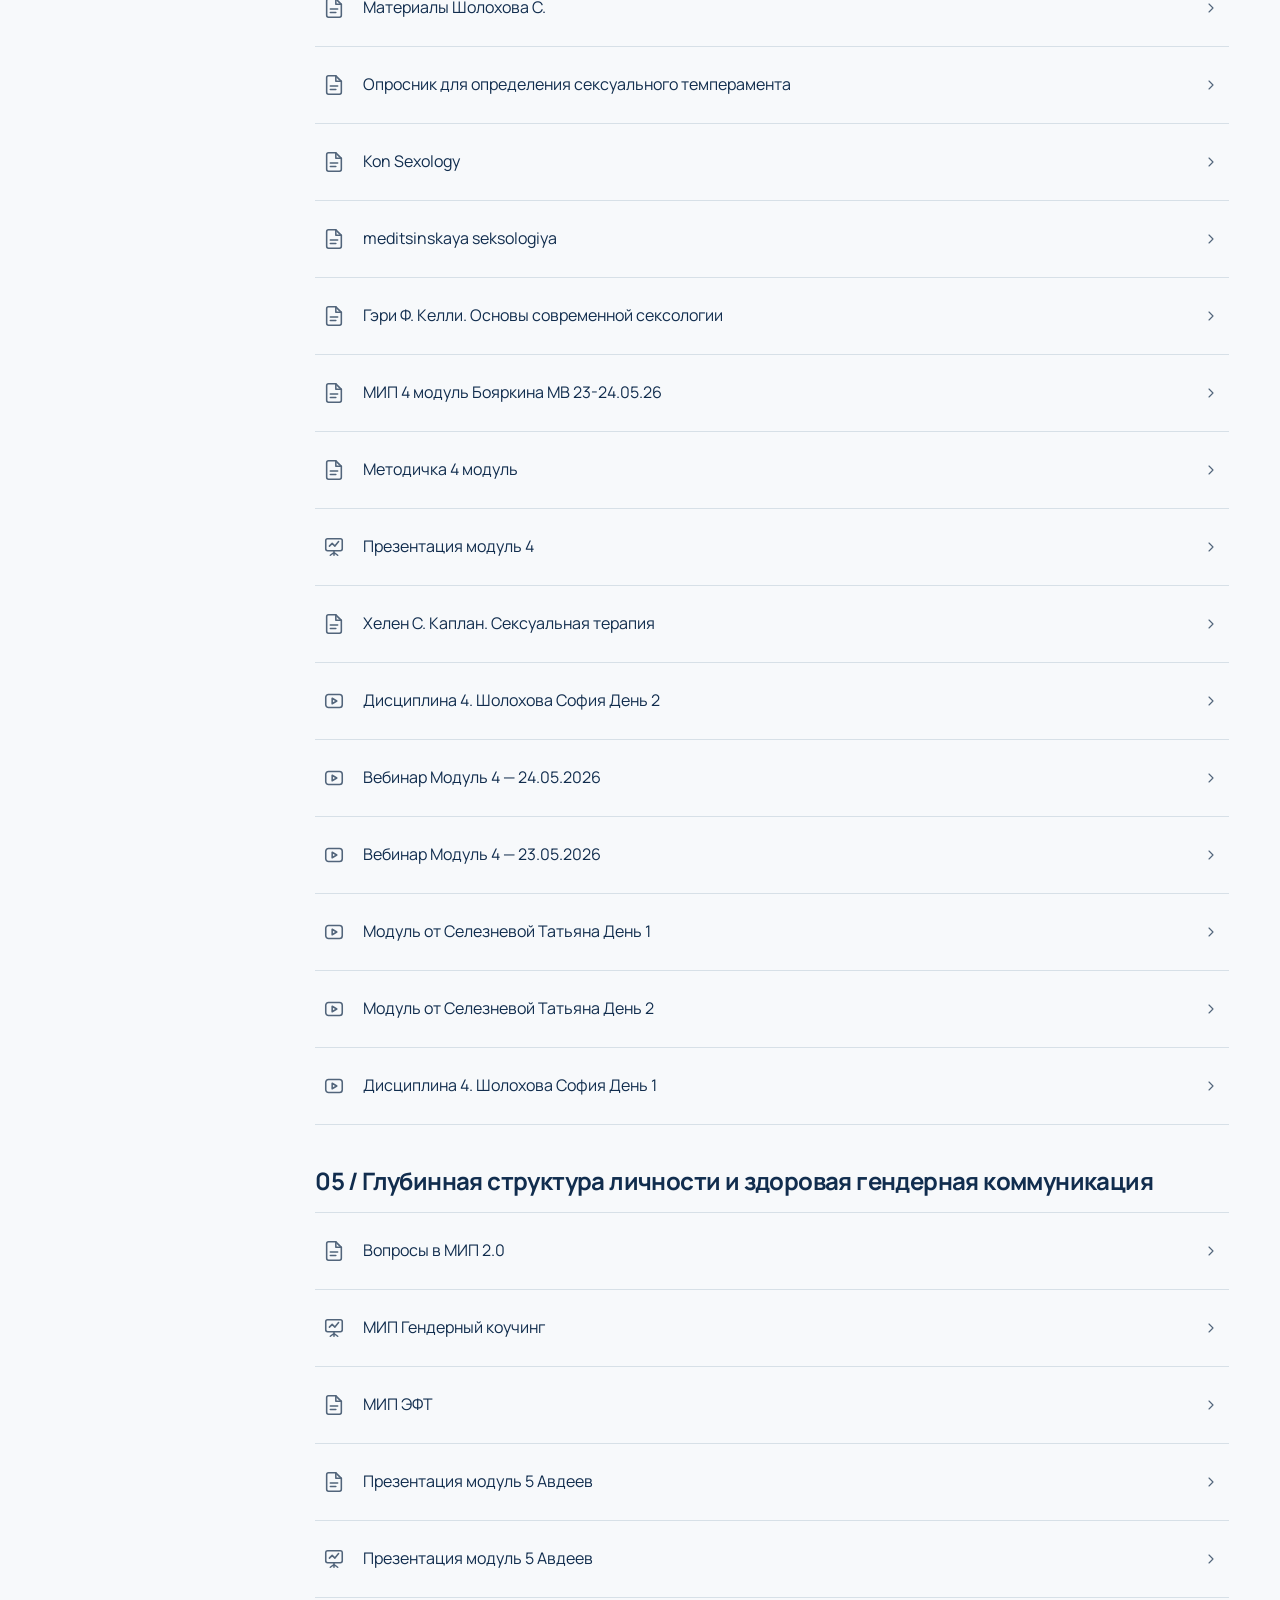
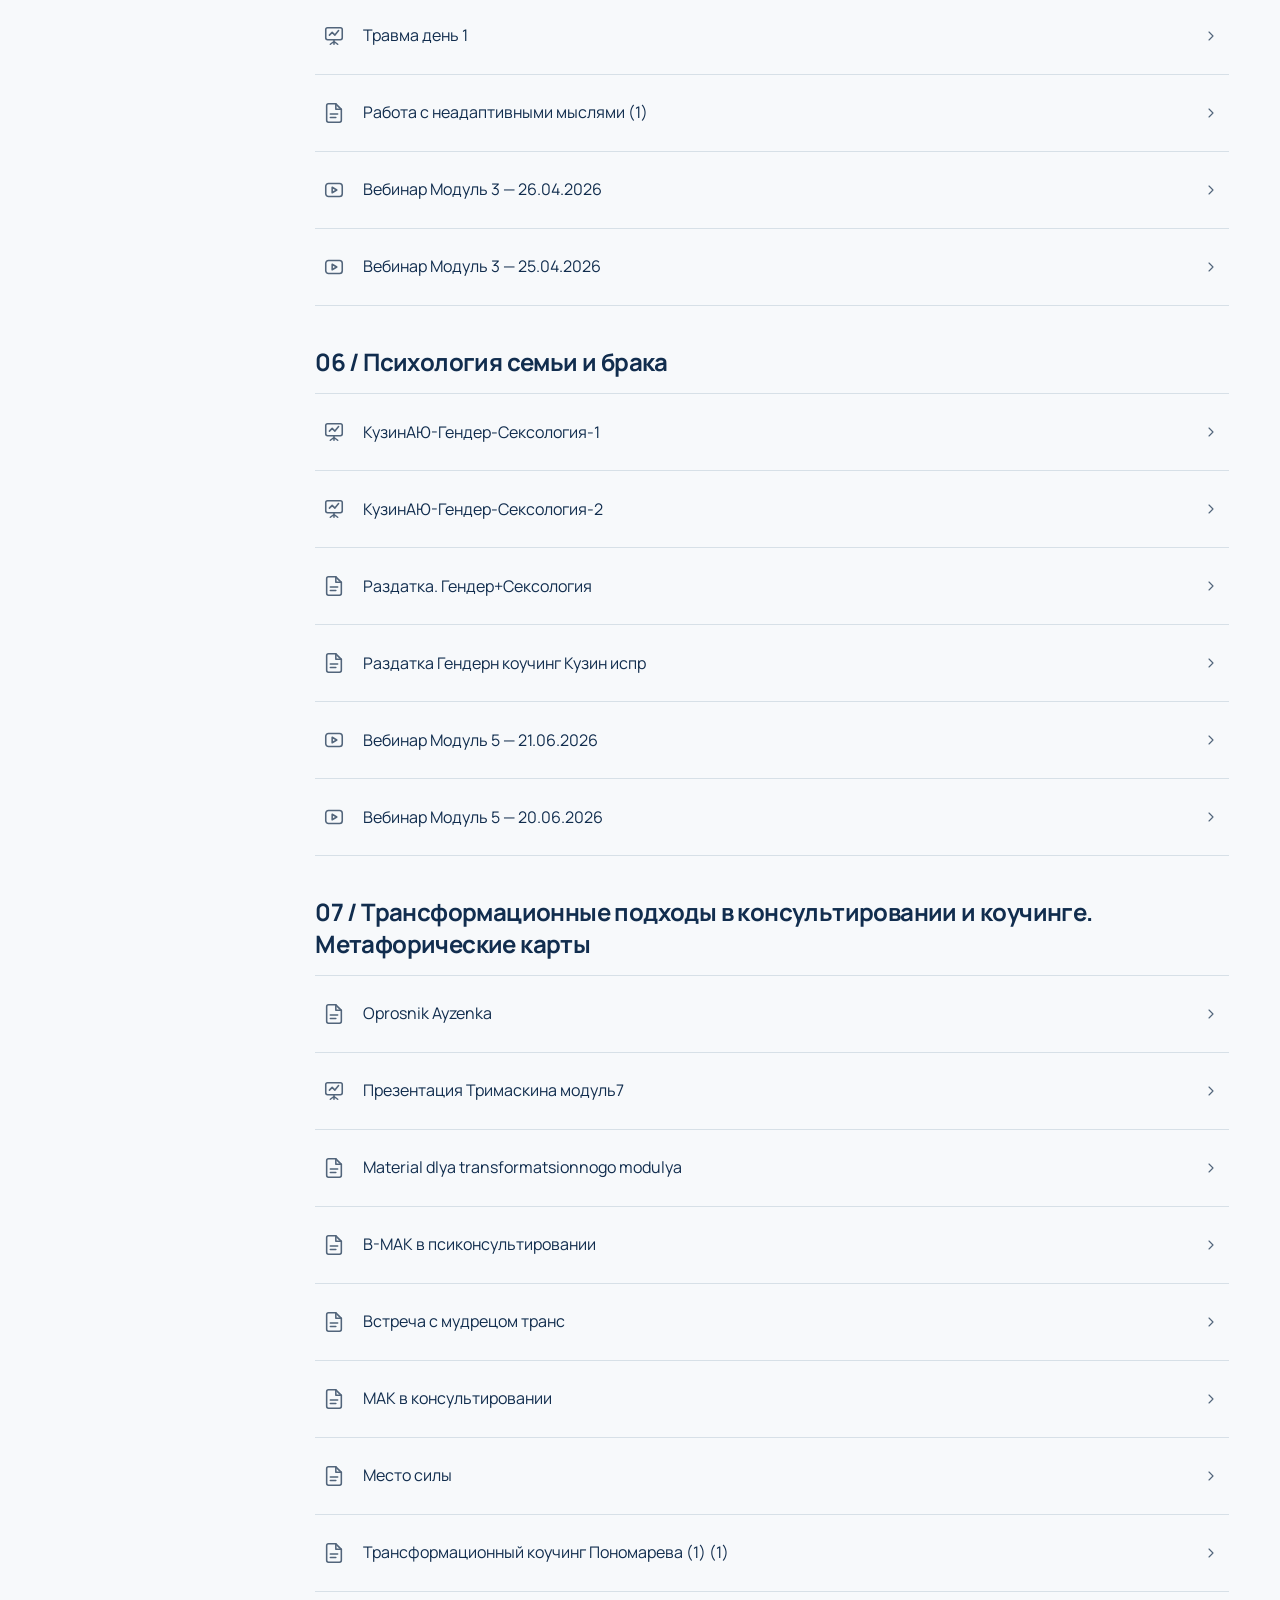
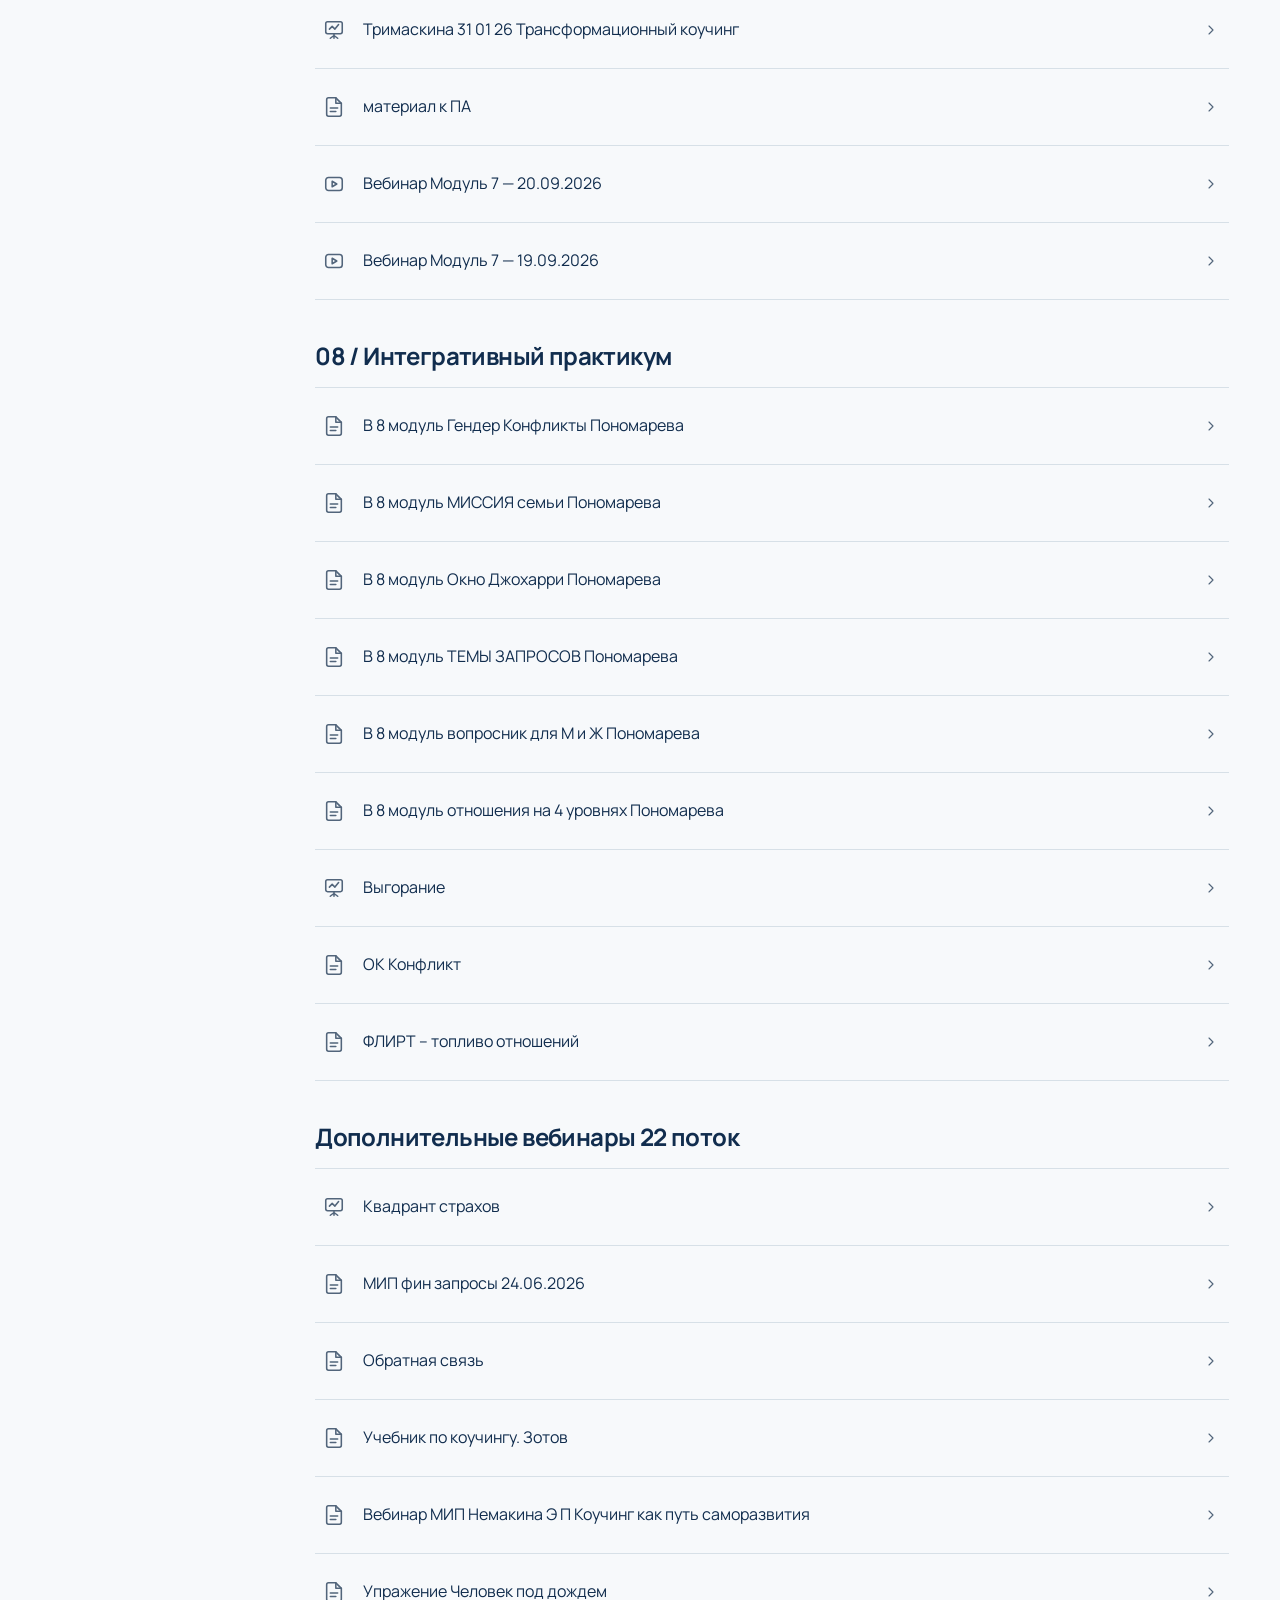
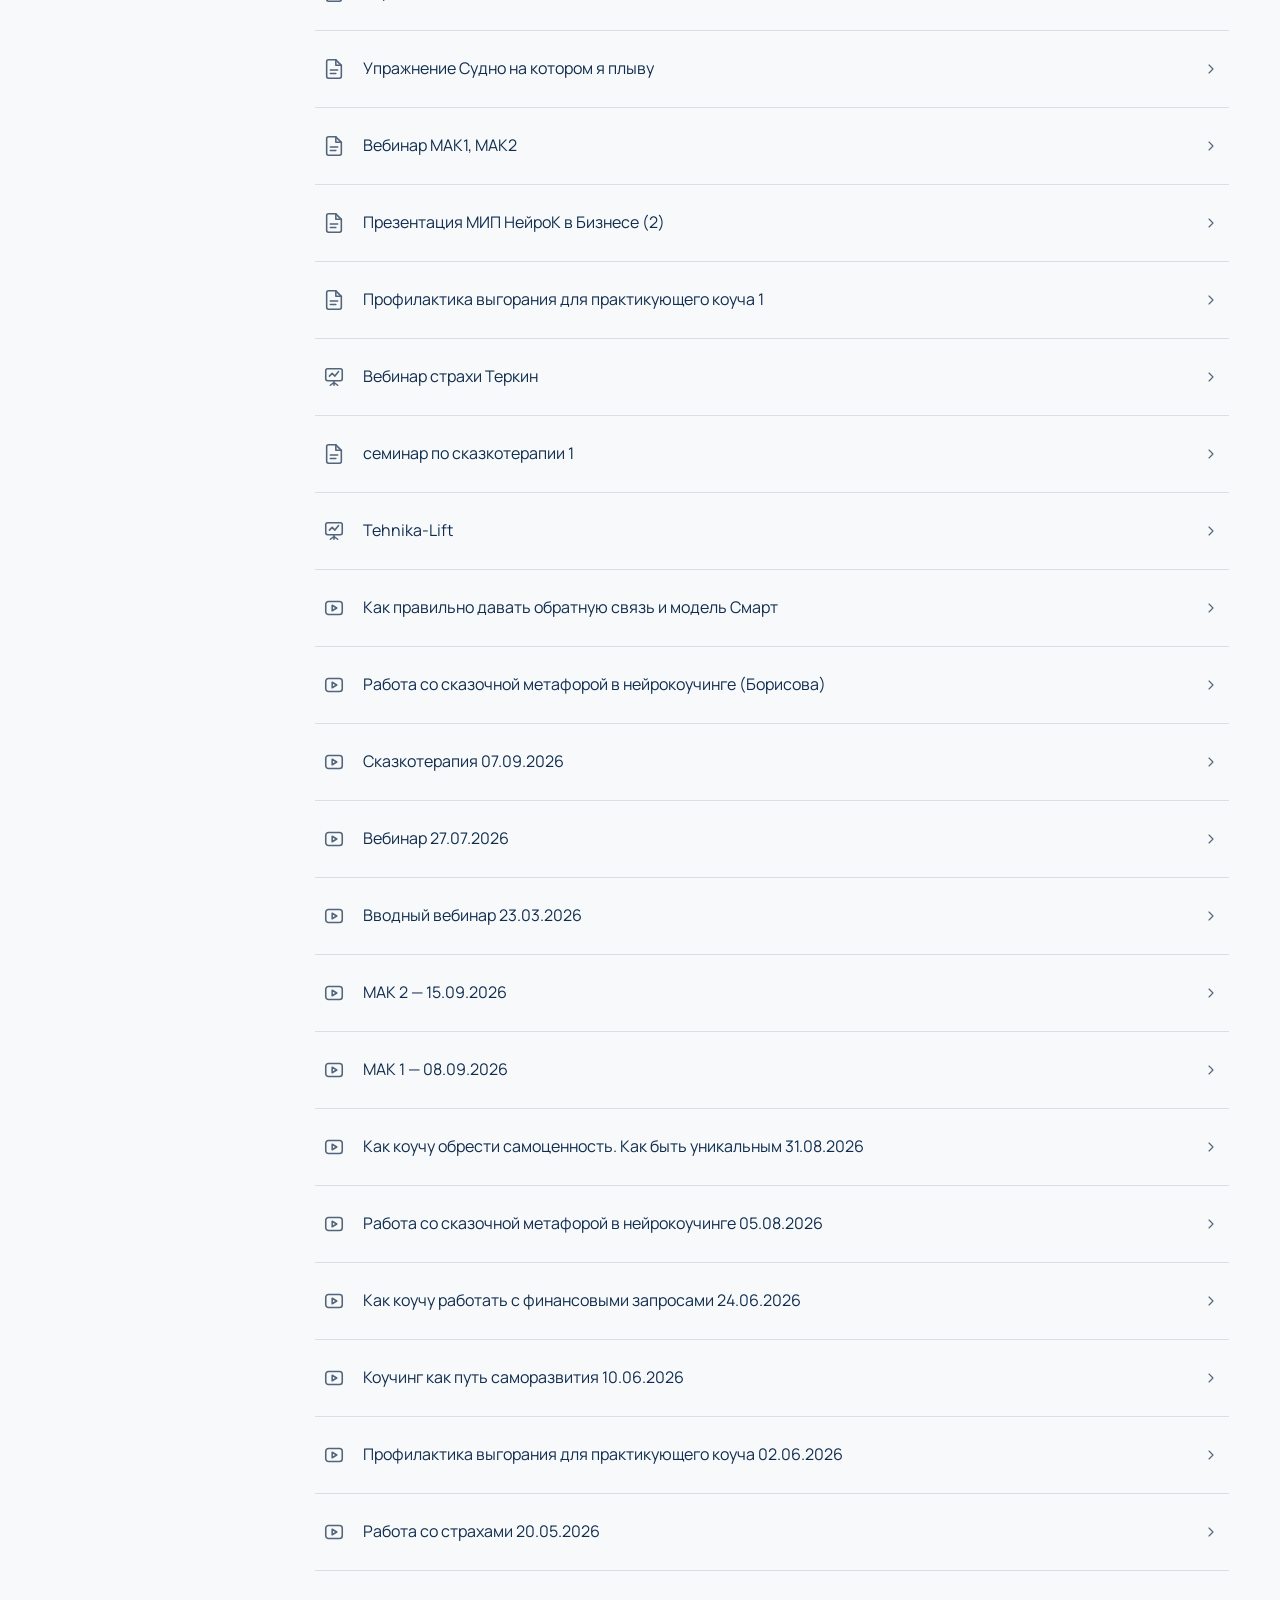
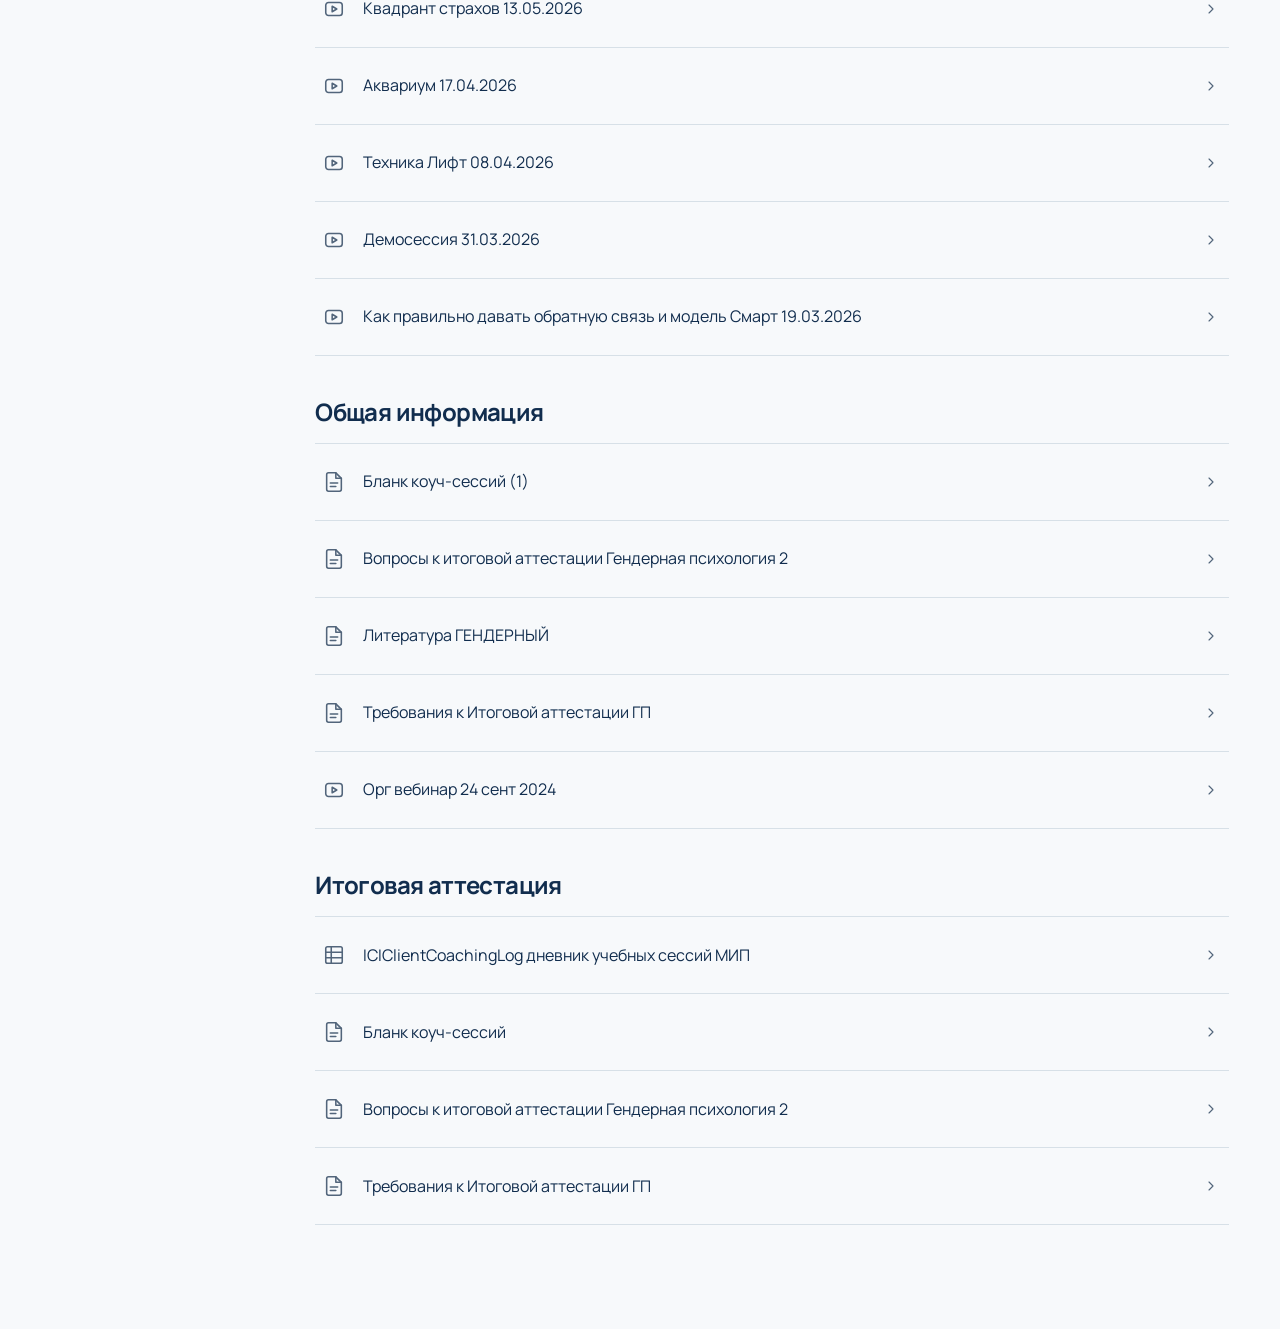
==== commit 82ecbba1: "Simplify course interface with accessible material icons" ====
--- a/index.html
+++ b/index.html
@@ -1,4 +1,78 @@
-<!doctype html><html lang="ru"><head><meta charset="utf-8"><meta name="viewport" content="width=device-width,initial-scale=1,viewport-fit=cover"><title>Мой курс — Гендерная психология</title><link rel="stylesheet" href="style.css"></head><body>
-<aside><div class="brand">Мой курс</div><p class="subtitle">Гендерная психология</p><nav aria-label="Разделы курса" id="navigation"></nav><div class="backup"><button id="export">Экспорт прогресса</button><button id="import">Импорт прогресса</button><input id="importFile" type="file" accept="application/json,.json" hidden></div></aside>
-<main id="library"><header><h1>Материалы курса</h1><p id="summary"></p></header><label class="mobile-nav">Раздел курса<select id="mobileSection"></select></label><div class="search"><svg viewBox="0 0 24 24" aria-hidden="true"><circle cx="10.5" cy="10.5" r="6.5"/><path d="m16 16 5 5"/></svg><input type="search" id="query" aria-label="Найти материал" placeholder="Найти материал"></div><div class="filters" aria-label="Фильтр материалов"><button data-filter="all" aria-pressed="true">Все</button><button data-filter="document" aria-pressed="false">Документы</button><button data-filter="video" aria-pressed="false">Видео</button><button data-filter="repeat" aria-pressed="false">Повторить</button></div><div id="results"></div><footer><div class="mobile-backup"><button id="mobileExport">Экспорт прогресса</button><button id="mobileImport">Импорт прогресса</button></div></footer></main>
-<main id="detail" class="material-screen" hidden aria-labelledby="detailTitle"><div class="screen-bar"><button id="close" aria-label="Назад к материалам">← Материалы</button><span id="detailCourse"></span></div><div id="detailFormat" class="format"></div><h2 id="detailTitle"></h2><div id="videoPanel" hidden><video id="courseVideo" controls preload="metadata" playsinline></video><p id="playerStatus" role="status"></p><details><summary>Параметры видео</summary><div id="sourceChoice"><label for="videoSource">Источник</label><select id="videoSource"></select></div><label for="backupUrl">Резервная ссылка</label><input id="backupUrl" type="url" placeholder="https://…" autocomplete="off"><button id="saveBackup">Сохранить ссылку</button><p id="backupStatus" role="status" class="muted"></p></details></div><div class="detail-actions"><a id="detailOpen" class="primary" target="_blank" rel="noopener">Открыть материал</a></div><label class="repeat-label"><input id="detailDone" type="checkbox"> Пройдено</label><label class="repeat-label"><input id="repeat" type="checkbox"> Повторить</label><label class="note-label" for="note">Мои заметки</label><textarea id="note" rows="7" maxlength="20000" placeholder="Главные мысли, вопросы и идеи для практики…"></textarea><p id="saveStatus" class="muted" aria-live="polite"></p></main><div id="toast" role="status"></div><script src="data.js"></script><script src="app.js"></script></body></html>
+<!doctype html>
+<html lang="ru">
+<head>
+  <meta charset="utf-8">
+  <meta name="viewport" content="width=device-width,initial-scale=1,viewport-fit=cover">
+  <title>Мой курс — Гендерная психология</title>
+  <link rel="icon" href="assets/favicon.svg" type="image/svg+xml">
+  <link rel="stylesheet" href="theme.css">
+  <link rel="stylesheet" href="style.css">
+</head>
+<body>
+  <a class="skip-link" href="#libraryTitle">К материалам</a>
+  <aside>
+    <a class="brand" href="#">Мой курс</a>
+    <p class="subtitle">Гендерная психология</p>
+    <nav aria-label="Разделы курса" id="navigation"></nav>
+  </aside>
+  <main id="library">
+    <header class="library-heading">
+      <div><h1 id="libraryTitle" tabindex="-1">Материалы курса</h1><p id="summary"></p></div>
+      <details id="libraryMenu" class="action-menu">
+        <summary class="icon-button" aria-label="Действия с курсом" title="Действия с курсом"><span data-icon="more"></span></summary>
+        <div class="menu-content">
+          <button id="export"><span data-icon="download"></span>Экспорт данных</button>
+          <button id="import"><span data-icon="upload"></span>Импорт данных</button>
+        </div>
+      </details>
+    </header>
+    <input id="importFile" type="file" accept="application/json,.json" hidden>
+    <label class="mobile-nav" for="mobileSection">Раздел курса<select id="mobileSection"></select></label>
+    <div class="search"><span data-icon="search"></span><input type="search" id="query" aria-label="Найти материал" placeholder="Найти материал"></div>
+    <div class="filters" role="group" aria-label="Фильтр материалов">
+      <button data-filter="all" aria-pressed="true">Все</button>
+      <button data-filter="document" aria-pressed="false">Документы</button>
+      <button data-filter="video" aria-pressed="false">Видео</button>
+      <button data-filter="repeat" aria-pressed="false">Повторить</button>
+    </div>
+    <div id="results"></div>
+  </main>
+  <main id="detail" class="material-screen" hidden aria-labelledby="detailTitle">
+    <div class="screen-bar">
+      <button id="close" class="text-button" aria-label="Назад к материалам"><span data-icon="back"></span><span id="backLabel">Материалы</span></button>
+      <button id="showNotes" class="text-button"><span data-icon="notes"></span>Заметки</button>
+      <details id="materialMenu" class="action-menu">
+        <summary class="icon-button" aria-label="Действия с материалом" title="Действия с материалом"><span data-icon="more"></span></summary>
+        <div class="menu-content">
+          <a id="detailOpen" target="_blank" rel="noopener"><span id="openIcon"></span><span id="openLabel">Открыть материал</span></a>
+          <button id="repeat" aria-pressed="false"><span data-icon="bookmark"></span><span id="repeatLabel">Повторить позже</span></button>
+          <details id="videoSettings" hidden>
+            <summary>Параметры видео</summary>
+            <div id="sourceChoice"><label for="videoSource">Источник</label><select id="videoSource"></select></div>
+            <label for="backupUrl">Резервная ссылка</label>
+            <input id="backupUrl" type="url" placeholder="https://…" autocomplete="off">
+            <button id="saveBackup">Сохранить ссылку</button>
+            <p id="backupStatus" role="status" class="muted"></p>
+          </details>
+        </div>
+      </details>
+    </div>
+    <div class="material-heading"><span id="detailFormat"></span><h1 id="detailTitle"></h1></div>
+    <div id="documentPanel" hidden>
+      <iframe id="documentReader" title="Просмотр документа" allow="fullscreen" allowfullscreen></iframe>
+      <p id="documentError" role="status" hidden></p>
+    </div>
+    <div id="videoPanel" hidden><video id="courseVideo" controls preload="metadata" playsinline></video><p id="playerStatus" role="status"></p></div>
+    <section id="notesPanel" hidden>
+      <h2><label for="note">Мои заметки</label></h2>
+      <textarea id="note" rows="7" maxlength="20000" placeholder="Главные мысли, вопросы и идеи для практики…"></textarea>
+      <p id="saveStatus" class="muted" aria-live="polite"></p>
+    </section>
+  </main>
+  <div id="toast" role="status"></div>
+  <script src="data.js"></script>
+  <script src="preview-manifest.js"></script>
+  <script src="icons.js"></script>
+  <script src="app.js"></script>
+</body>
+</html>
--- a/theme.css
+++ b/theme.css
@@ -0,0 +1,39 @@
+@font-face {
+  font-family: Manrope;
+  src: url("assets/fonts/Manrope.ttf") format("truetype");
+  font-style: normal;
+  font-weight: 200 800;
+  font-display: swap;
+}
+:root {
+  color-scheme: light;
+  --font: Manrope, -apple-system, BlinkMacSystemFont, "Segoe UI", sans-serif;
+  --ink: #112d4e;
+  --muted: #52657b;
+  --canvas: #f7f9fb;
+  --surface: #fff;
+  --line: #d7e0e7;
+  --selected: #e8eef4;
+  --hover: #eef2f6;
+  --focus: #8b6018;
+  --radius: 12px;
+  --shadow: 0 8px 32px #112d4e20;
+}
+* { box-sizing: border-box; }
+body { margin: 0; color: var(--ink); font: 16px/1.6 var(--font); background: var(--canvas); }
+button, input, textarea, select { font: inherit; color: inherit; }
+button, a, input, textarea, select, summary { touch-action: manipulation; }
+button, summary { cursor: pointer; }
+button { border: 1px solid var(--line); border-radius: var(--radius); background: var(--surface); padding: 10px 16px; min-height: 44px; }
+button:hover:not(:disabled) { background: var(--hover); }
+a { color: inherit; text-underline-offset: 3px; }
+input, textarea, select { border: 1px solid var(--line); border-radius: var(--radius); background: var(--surface); }
+input::placeholder, textarea::placeholder { color: var(--muted); opacity: 1; }
+:focus-visible { outline: 2px solid var(--focus); outline-offset: 3px; }
+.icon { display: block; width: 22px; height: 22px; flex: none; fill: none; stroke: currentColor; stroke-width: 1.7; stroke-linecap: round; stroke-linejoin: round; }
+[data-icon] { display: inline-flex; align-items: center; justify-content: center; }
+.sr-only { position: absolute; width: 1px; height: 1px; padding: 0; margin: -1px; overflow: hidden; clip-path: inset(50%); white-space: nowrap; border: 0; }
+[hidden] { display: none !important; }
+@media (prefers-reduced-motion: no-preference) {
+  button, a, summary { transition: background-color .15s ease, color .15s ease; }
+}
--- a/style.css
+++ b/style.css
@@ -1,12 +1,109 @@
-:root{--ink:#20291f;--text:#30343a;--muted:#747982;--line:#deded8;--accent:#38483b;--white:#fff;--soft:#f2f3f0}*{box-sizing:border-box}body{margin:0;background:var(--white);color:var(--text);font:16px/1.5 "Helvetica Neue",Helvetica,sans-serif}button,input,textarea,select{font:inherit}button,a,input,textarea,select{touch-action:manipulation}button{cursor:pointer;color:inherit;background:white;border:1px solid #c9ccc7;border-radius:4px;padding:10px 22px}button:hover{background:var(--soft)}:focus-visible{outline:3px solid #8a9a78;outline-offset:3px}a{color:var(--accent);text-underline-offset:3px}aside{position:fixed;inset:0 auto 0 0;width:300px;border-right:1px solid #e8e9e4;padding:24px 22px;display:flex;flex-direction:column;background:white;overflow:auto}.brand{font:44px/1.1 Georgia,serif;letter-spacing:-1.3px;color:var(--ink);margin-left:14px}.subtitle{font-size:18px;color:#777;margin:9px 14px 27px}nav{border-top:1px solid var(--line);padding-top:18px}nav button{display:block;border:0;border-left:4px solid transparent;background:none;border-radius:2px;text-align:left;width:100%;font-size:16px;padding:11px 16px;margin-bottom:2px}nav button.selected{border-left-color:var(--accent);background:var(--soft)}nav button:nth-child(10){border-top:1px solid var(--line);margin-top:20px;padding-top:20px}.backup{display:grid;gap:12px;margin:40px 14px 0;padding-top:8px}.backup button{font-size:14px;padding:10px 8px}main{margin-left:300px;padding:30px 52px 36px;max-width:1800px}h1{font:58px/1.1 Georgia,serif;color:var(--ink);letter-spacing:-1.8px;margin:0 0 8px}header p{color:var(--muted);font-size:18px;margin:0 0 32px}.search{height:48px;border:1px solid #c9ccc7;border-radius:4px;display:flex;align-items:center;padding:0 14px;gap:14px}.search svg{width:22px;height:22px;fill:none;stroke:var(--muted);stroke-width:1.5}.search input{width:100%;border:0;background:transparent;outline:none;font-size:17px;color:var(--text)}.search:focus-within{outline:2px solid #8a9a78;outline-offset:2px}.filters{display:flex;gap:14px;margin:22px 0 30px}.filters button{padding:10px 23px}.filters button[aria-pressed=true]{background:var(--accent);color:white;border-color:var(--accent)}.download-status{font-size:13px;color:var(--muted);margin:-12px 0 22px}.download-status:empty{display:none}section{border-top:1px solid #bbbfb7;padding-top:28px;margin-bottom:48px}h2{font:31px/1.3 Georgia,serif;color:var(--ink);margin:0 0 22px;font-weight:normal}.row{min-height:72px;display:grid;grid-template-columns:65px minmax(0,1fr) auto auto;align-items:center;gap:22px;border-bottom:1px solid var(--line);padding:15px 0}.format{font-size:12px;font-weight:600;letter-spacing:.3px;color:#9a3930;background:#fbf0ee;border-radius:4px;padding:6px 9px;justify-self:start;display:inline-block}.format.doc,.format.docx{background:#eff4fb;color:#31568a}.format.ppt,.format.pptx{background:#faf3e6;color:#926429}.format.video{background:#eef2ed;color:var(--accent)}.title{border:0;padding:0;background:none;text-align:left;line-height:1.5;overflow-wrap:anywhere;font-size:16px;border-radius:0}.title:hover{background:none;text-decoration:underline;text-underline-offset:3px}.meta{display:block;font-size:12px;color:var(--muted);margin-top:3px}.open-link{font-size:14px;font-weight:500}.done{font-size:14px;display:flex;align-items:center;gap:8px;white-space:nowrap}.done input,.repeat-label input{width:18px;height:18px;accent-color:var(--accent)}.completed .title{color:var(--muted)}.empty{padding:50px 0;color:var(--muted)}.unavailable{background:#f6f6f2;padding:15px;margin:18px 0;color:#65685f;font-size:14px}footer{font-size:13px;color:var(--muted);padding-top:15px}.mobile-nav,.mobile-backup{display:none}dialog{border:1px solid var(--line);border-radius:6px;padding:32px;max-width:700px;width:calc(100% - 32px);max-height:90vh;color:var(--text)}dialog::backdrop{background:#20291f65}dialog h2{margin-top:22px;overflow-wrap:anywhere}.close{float:right;padding:5px 10px;font-size:14px}.detail-actions{display:flex;gap:22px;align-items:center;flex-wrap:wrap;margin:22px 0}.primary{display:inline-block;background:var(--accent);color:white;text-decoration:none;border-radius:4px;padding:10px 18px}.repeat-label{display:flex;align-items:center;gap:9px;margin:28px 0}.note-label{display:block;margin:0 0 8px}textarea{width:100%;border:1px solid #c9ccc7;border-radius:4px;padding:12px;resize:vertical;font-size:16px}.muted{color:var(--muted);font-size:13px}#toast{position:fixed;bottom:22px;left:50%;transform:translateX(-50%);background:var(--accent);color:white;padding:10px 20px;border-radius:4px;display:none;z-index:10;max-width:90vw}.mobile-backup{gap:12px}
-@media(min-width:1450px){aside{width:320px;padding-top:26px}main{margin-left:320px;padding:30px 56px}.row{min-height:76px}.brand{font-size:46px}nav button{padding-top:12px;padding-bottom:12px}}
-@media(max-width:1100px){aside{width:260px;padding-left:14px;padding-right:14px}main{margin-left:260px;padding:30px}h1{font-size:46px}h2{font-size:27px}.row{gap:13px;grid-template-columns:52px minmax(0,1fr) auto}.done{grid-column:2 / 4}.brand{font-size:38px}nav button{font-size:14px}}
-@media(max-width:720px){aside{display:none}main{margin:0;padding:24px 20px}h1{font-size:39px;letter-spacing:-1px}header p{font-size:15px;margin-bottom:24px}.mobile-nav{display:block;font-size:13px;color:var(--muted);margin-bottom:18px}.mobile-nav select{display:block;width:100%;padding:10px;background:white;border:1px solid var(--line);color:var(--text);border-radius:4px;margin-top:6px}.filters{gap:8px;flex-wrap:wrap;margin-bottom:28px}.filters button{padding:8px 14px;font-size:14px}section{padding-top:22px}h2{font-size:26px}.row{gap:12px;grid-template-columns:48px minmax(0,1fr) auto;align-items:start;padding:18px 0}.title{font-size:15px}.open-link{font-size:13px;padding-top:3px}.done{font-size:13px}.format{font-size:10px;padding:5px}.search input{font-size:16px}.mobile-backup{display:flex;flex-wrap:wrap}.mobile-backup button{font-size:13px;padding:8px 12px}dialog{padding:22px}}
-@media(prefers-reduced-motion:no-preference){button,a{transition:background .15s,color .15s}}
-
-#videoPanel[hidden]{display:none}#videoPanel label{display:block;font-size:14px;margin:12px 0 6px}#videoSource,#backupUrl{width:100%;padding:10px;border:1px solid var(--line);border-radius:4px;background:white;color:var(--text)}#courseVideo{display:block;width:100%;max-height:48vh;background:#111;margin-top:16px;border-radius:4px}#playerStatus{font-size:14px;min-height:21px}#videoPanel details{border:1px solid var(--line);padding:12px;border-radius:4px;margin:16px 0}#videoPanel summary{cursor:pointer}#saveBackup{margin-top:12px}dialog:has(#videoPanel:not([hidden])){max-width:900px}
-
-[hidden]{display:none!important}button,input,select,.open-link{min-height:44px}.screen-bar{display:flex;align-items:center;gap:18px;margin-bottom:28px}.screen-bar span{font-size:14px;color:var(--muted)}.material-screen{max-width:1250px;padding-bottom:max(40px,env(safe-area-inset-bottom))}.material-screen h2{font-size:clamp(28px,4vw,44px);margin:16px 0;overflow-wrap:anywhere}.material-screen .detail-actions{gap:16px}.material-screen #courseVideo{max-height:65vh;aspect-ratio:16/9;object-fit:contain}.material-screen textarea{min-height:170px}.material-screen #videoSource{max-width:420px}.material-screen details{max-width:700px}.view-material #navigation{opacity:.85}.material-screen .repeat-label{min-height:44px;margin:16px 0}.material-screen .note-label{margin-top:24px}
-@media(max-width:720px){body{background:#fafbf8}main{padding:24px 16px;padding-bottom:max(28px,env(safe-area-inset-bottom))}.filters{gap:8px;display:grid;grid-template-columns:repeat(4,minmax(0,1fr))}.filters button{padding:8px 3px;font-size:13px}.row{grid-template-columns:1fr auto;gap:10px;background:white;padding:16px;margin:12px 0;border:1px solid var(--line);border-radius:8px}.row>.format{grid-column:1/-1}.row>div{grid-column:1/-1}.row>.done{grid-column:2;grid-row:3;min-height:44px}.row>.open-link{grid-column:1;grid-row:3;display:flex;align-items:center}.row .title{font-size:17px;min-height:44px}.row .meta{font-size:13px}.row .done input,.repeat-label input{width:22px;height:22px;flex-shrink:0}.screen-bar{position:sticky;top:0;background:#fafbf8;z-index:2;margin:-24px -16px 24px;padding:12px 16px;border-bottom:1px solid var(--line);padding-top:max(12px,env(safe-area-inset-top))}.screen-bar span{display:none}.screen-bar button{border:0;background:none;padding:8px 0;font-size:16px}.material-screen{margin:0;width:100%;max-width:none}.material-screen .detail-actions{display:grid}.material-screen .detail-actions a{min-height:44px;display:flex;align-items:center;justify-content:center;text-align:center}.material-screen #courseVideo{max-height:none;border-radius:6px}.material-screen h2{font-size:30px;line-height:1.2}.material-screen #videoSource{max-width:none}.download-status{line-height:1.6}.brand{font-size:32px}#toast{width:calc(100% - 32px)}.mobile-backup{display:grid;grid-template-columns:1fr 1fr}.mobile-backup button{white-space:normal}.note-label{font-weight:500}}
-
-#playerStatus:empty,#saveStatus:empty,#backupStatus:empty{display:none}#playerStatus{color:#8e302b}.detail-actions a:not(.primary){font-size:14px}.material-screen #courseVideo{margin-top:22px}#videoPanel details{border:0;border-top:1px solid var(--line);border-bottom:1px solid var(--line);border-radius:0;padding:14px 0;color:var(--muted)}#videoPanel details[open]{color:var(--text)}#videoPanel summary{font-size:14px;min-height:24px}.material-screen .detail-actions{margin:18px 0}.row>div{min-width:0}#videoPanel label{color:var(--text)}
+.skip-link { position: fixed; top: 8px; left: 8px; z-index: 20; padding: 12px; background: var(--surface); transform: translateY(-150%); }
+.skip-link:focus { transform: translateY(0); }
+aside { position: fixed; inset: 0 auto 0 0; width: 264px; padding: 32px 16px; border-right: 1px solid var(--line); overflow: auto; }
+.brand { display: block; margin: 0 16px; font-size: 26px; font-weight: 750; letter-spacing: -.03em; text-decoration: none; }
+.subtitle { font-size: 14px; color: var(--muted); margin: 4px 16px 32px; }
+nav { display: grid; gap: 4px; }
+nav button { border: 0; background: none; text-align: left; padding: 12px 16px; font-size: 14px; line-height: 1.5; color: var(--muted); }
+nav button.selected { background: var(--selected); color: var(--ink); font-weight: 700; }
+nav button:nth-child(10) { margin-top: 20px; }
+#library { margin-left: 264px; padding: 44px clamp(28px, 4vw, 64px) 64px; max-width: 1560px; }
+h1, h2 { margin: 0; font-weight: 700; letter-spacing: -.025em; line-height: 1.3; overflow-wrap: anywhere; }
+h1 { font-size: 36px; }
+h2 { font-size: 24px; }
+.library-heading { display: flex; align-items: flex-start; justify-content: space-between; gap: 16px; margin-bottom: 32px; }
+.library-heading p { color: var(--muted); font-size: 14px; margin: 10px 0 0; }
+.search { display: flex; align-items: center; gap: 12px; height: 48px; padding: 0 16px; border: 1px solid var(--line); border-radius: var(--radius); background: var(--surface); color: var(--muted); }
+.search input { width: 100%; min-width: 0; height: 100%; padding: 0; border: 0; border-radius: 0; background: transparent; outline: none; }
+.search:focus-within { outline: 2px solid var(--focus); outline-offset: 3px; }
+.filters { display: flex; flex-wrap: wrap; gap: 8px; margin: 16px 0 36px; }
+.filters button { min-height: 44px; padding: 8px 18px; font-size: 14px; border-radius: 999px; background: transparent; }
+.filters button[aria-pressed="true"] { background: var(--ink); border-color: var(--ink); color: var(--surface); }
+#results section { margin-bottom: 40px; }
+#results h2 { padding-bottom: 16px; border-bottom: 1px solid var(--line); }
+.material-list { list-style: none; margin: 0; padding: 0; }
+.material-list li { border-bottom: 1px solid var(--line); }
+.row { position: relative; display: grid; grid-template-columns: 24px minmax(0, 1fr) 18px; align-items: center; gap: 16px; min-height: 76px; padding: 20px 8px; text-decoration: none; border-radius: 6px; }
+.row:hover { background: var(--hover); }
+.row:focus-visible { outline-offset: -2px; }
+.title { font-size: 16px; line-height: 1.6; overflow-wrap: anywhere; }
+.material-type { display: inline-flex; position: relative; color: var(--muted); flex: none; }
+.type-tooltip { position: absolute; left: 0; bottom: calc(100% + 10px); z-index: 4; width: max-content; max-width: 220px; padding: 6px 10px; border-radius: 6px; color: var(--surface); background: var(--ink); font-size: 12px; font-weight: 500; pointer-events: none; opacity: 0; visibility: hidden; }
+.material-type:hover .type-tooltip, .row:focus-visible .type-tooltip { opacity: 1; visibility: visible; }
+.row > .icon { width: 16px; height: 16px; color: var(--muted); }
+.empty { padding: 40px 0; color: var(--muted); }
+.mobile-nav { display: none; }
+.icon-button { display: flex; align-items: center; justify-content: center; min-width: 44px; min-height: 44px; list-style: none; border-radius: var(--radius); }
+.icon-button:hover { background: var(--hover); }
+.icon-button::-webkit-details-marker { display: none; }
+.action-menu { position: relative; flex: none; }
+.action-menu[open] > summary { background: var(--selected); }
+.menu-content { position: absolute; right: 0; top: calc(100% + 8px); z-index: 10; width: 280px; max-width: calc(100vw - 32px); max-height: calc(100dvh - 100px); overflow: auto; padding: 8px; border-radius: var(--radius); background: var(--surface); box-shadow: var(--shadow); }
+.menu-content > button, .menu-content > a { display: flex; align-items: center; gap: 12px; width: 100%; min-height: 48px; border: 0; padding: 12px; font-size: 14px; line-height: 1.5; text-align: left; text-decoration: none; border-radius: 8px; background: none; }
+.menu-content > a:hover { background: var(--hover); }
+.menu-content .icon { width: 20px; height: 20px; }
+#repeat[aria-pressed="true"] .icon { fill: var(--selected); }
+#videoSettings { padding: 0 12px 8px; border-top: 1px solid var(--line); margin-top: 4px; font-size: 14px; }
+#videoSettings > summary { padding: 12px 0; min-height: 44px; }
+#videoSettings label { display: block; margin: 12px 0 6px; }
+#videoSource, #backupUrl { width: 100%; min-width: 0; min-height: 44px; padding: 8px; font-size: 16px; }
+#saveBackup { margin-top: 12px; font-size: 14px; }
+.view-material aside, .view-material .skip-link { display: none; }
+.view-material { overflow: hidden; }
+.material-screen { height: 100dvh; display: flex; flex-direction: column; }
+.screen-bar { display: flex; align-items: center; flex: none; gap: 12px; padding: max(8px, env(safe-area-inset-top)) 24px 8px; background: var(--surface); }
+.text-button { display: inline-flex; align-items: center; justify-content: center; gap: 8px; border: 0; background: none; font-size: 14px; padding: 10px 12px; }
+#showNotes { margin-left: auto; }
+#materialMenu { margin-left: 0; }
+.material-heading { display: flex; flex: none; align-items: center; gap: 12px; padding: 8px 36px 16px; border-bottom: 1px solid var(--line); background: var(--surface); }
+#detailTitle { font-size: 17px; line-height: 1.5; font-weight: 600; letter-spacing: 0; display: -webkit-box; -webkit-line-clamp: 2; -webkit-box-orient: vertical; overflow: hidden; }
+#detailFormat { display: flex; }
+#documentPanel { flex: 1; min-height: 0; display: flex; flex-direction: column; }
+#documentReader { display: block; flex: 1; width: 100%; height: 100%; min-height: 0; border: 0; background: var(--selected); }
+#documentError { padding: 24px; }
+#videoPanel { flex: 1; min-height: 0; width: 100%; max-width: 1200px; align-self: center; padding: 24px 32px; overflow: auto; }
+#courseVideo { display: block; width: 100%; max-height: calc(100dvh - 220px); aspect-ratio: 16/9; background: #101b28; border-radius: var(--radius); }
+#playerStatus { font-size: 14px; color: #943e32; }
+#notesPanel { flex: 1; min-height: 0; overflow: auto; width: 100%; max-width: 840px; align-self: center; padding: 40px 32px max(32px, env(safe-area-inset-bottom)); }
+#notesPanel h2 { margin-bottom: 24px; }
+#note { width: 100%; min-height: 48dvh; padding: 20px; resize: vertical; line-height: 1.8; }
+.view-notes #documentPanel, .view-notes #videoPanel, .view-notes #showNotes { display: none !important; }
+.view-notes #materialMenu { margin-left: auto; }
+.muted { color: var(--muted); font-size: 13px; }
+#playerStatus:empty, #saveStatus:empty, #backupStatus:empty { display: none; }
+#toast { display: none; position: fixed; bottom: max(24px, env(safe-area-inset-bottom)); left: 50%; transform: translateX(-50%); max-width: calc(100vw - 32px); width: max-content; padding: 12px 20px; border-radius: var(--radius); background: var(--ink); color: var(--surface); font-size: 14px; z-index: 20; }
+@media (max-width: 1050px) {
+  aside { width: 236px; padding-inline: 12px; }
+  #library { margin-left: 236px; padding: 32px 28px; }
+  h1 { font-size: 32px; }
+  h2 { font-size: 22px; }
+}
+@media (max-width: 720px) {
+  aside { display: none; }
+  #library { margin: 0; padding: 24px 20px max(32px, env(safe-area-inset-bottom)); }
+  h1 { font-size: 28px; }
+  h2 { font-size: 21px; }
+  .library-heading { gap: 8px; margin-bottom: 24px; }
+  .library-heading p { font-size: 13px; line-height: 1.7; }
+  .mobile-nav { display: block; color: var(--muted); font-size: 13px; margin-bottom: 16px; }
+  .mobile-nav select { display: block; width: 100%; min-height: 48px; padding: 10px 12px; margin-top: 6px; color: var(--ink); font-size: 16px; }
+  .filters { flex-wrap: nowrap; gap: 6px; margin-bottom: 28px; }
+  .filters button { flex: 1; padding: 8px 9px; font-size: 13px; }
+  #results section { margin-bottom: 32px; }
+  .row { gap: 12px; padding: 18px 0; grid-template-columns: 22px minmax(0, 1fr) 16px; }
+  .title { font-size: 15px; line-height: 1.65; }
+  .screen-bar { padding-inline: 12px; gap: 4px; }
+  .screen-bar .text-button { padding-inline: 8px; }
+  .material-heading { padding: 8px 20px 14px; gap: 10px; }
+  #detailTitle { font-size: 14px; }
+  #detailFormat .icon { width: 20px; height: 20px; }
+  #videoPanel { padding: 20px 16px; }
+  #courseVideo { border-radius: 8px; }
+  #notesPanel { padding: 28px 20px; }
+  #notesPanel h2 { margin-bottom: 20px; }
+  #note { padding: 16px; }
+}
+@media (max-width: 360px) {
+  #library { padding-inline: 16px; }
+  .filters button { padding-inline: 6px; font-size: 12px; }
+}
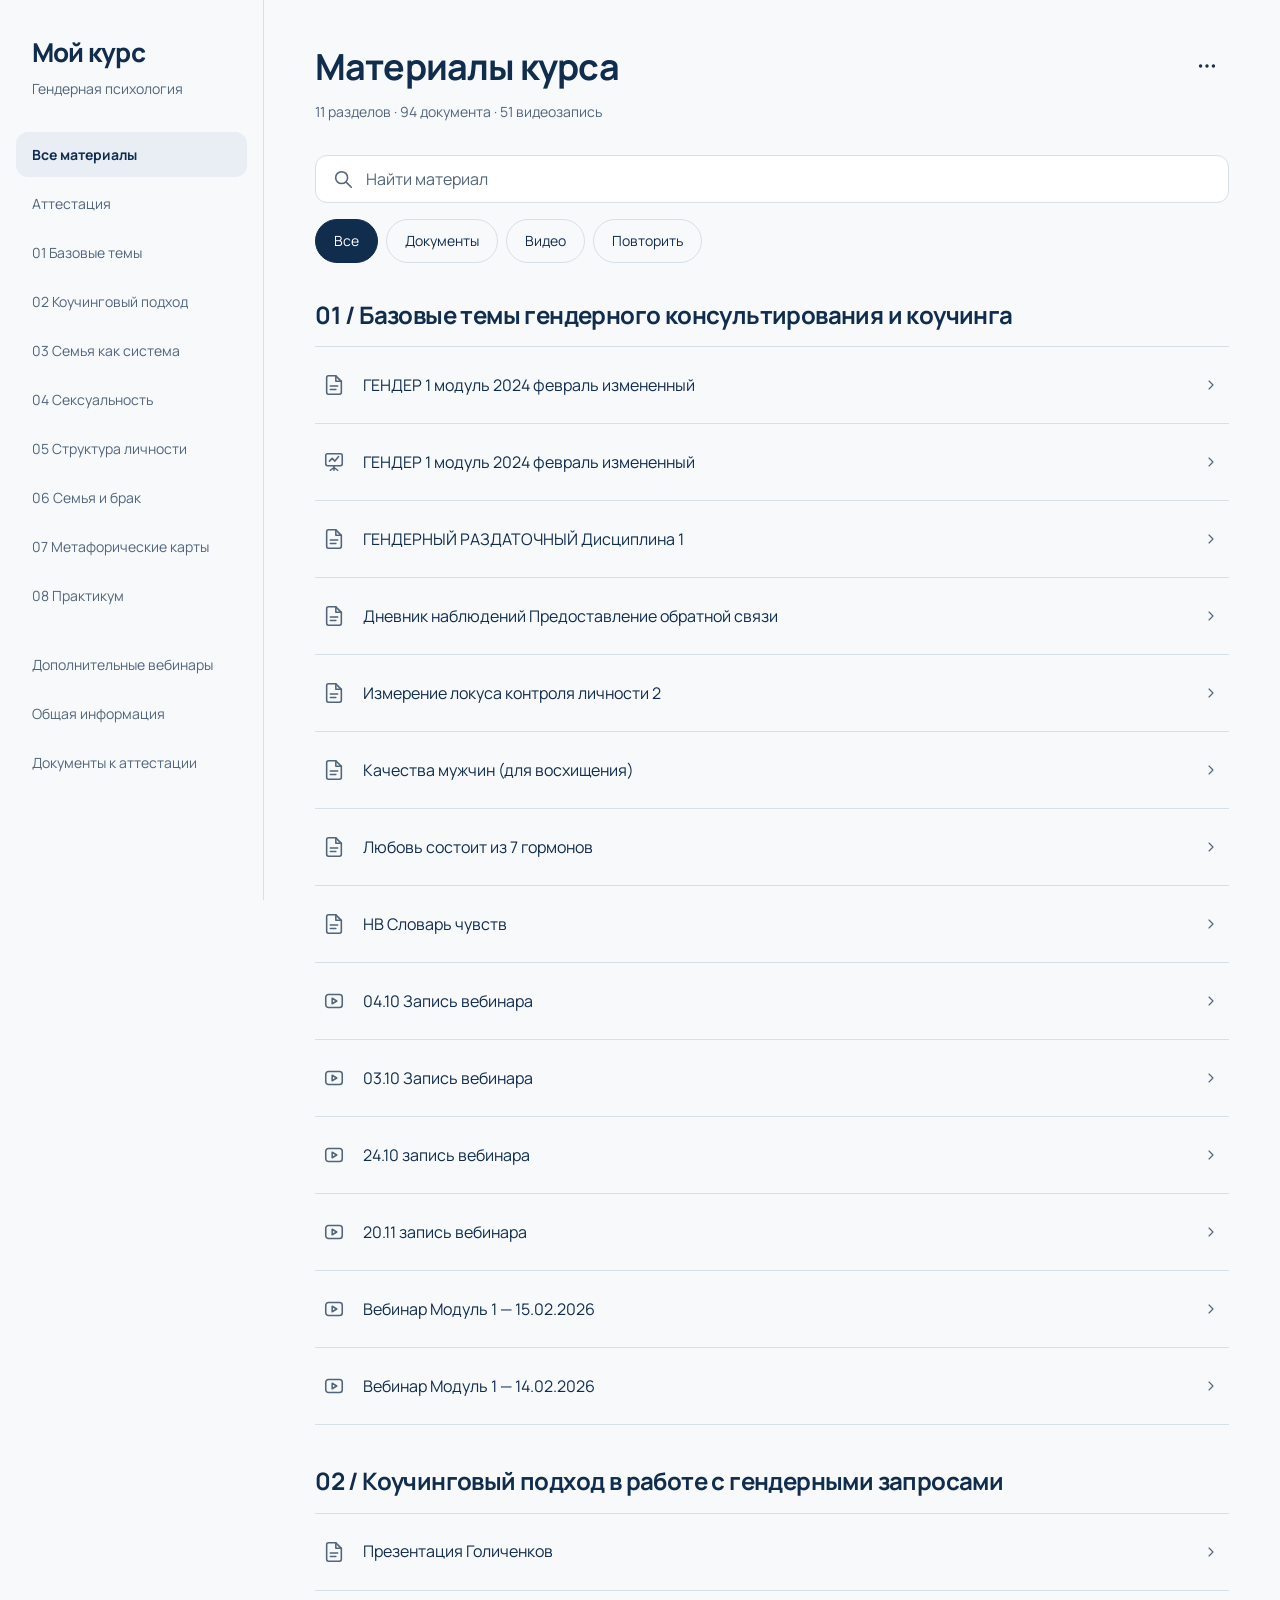
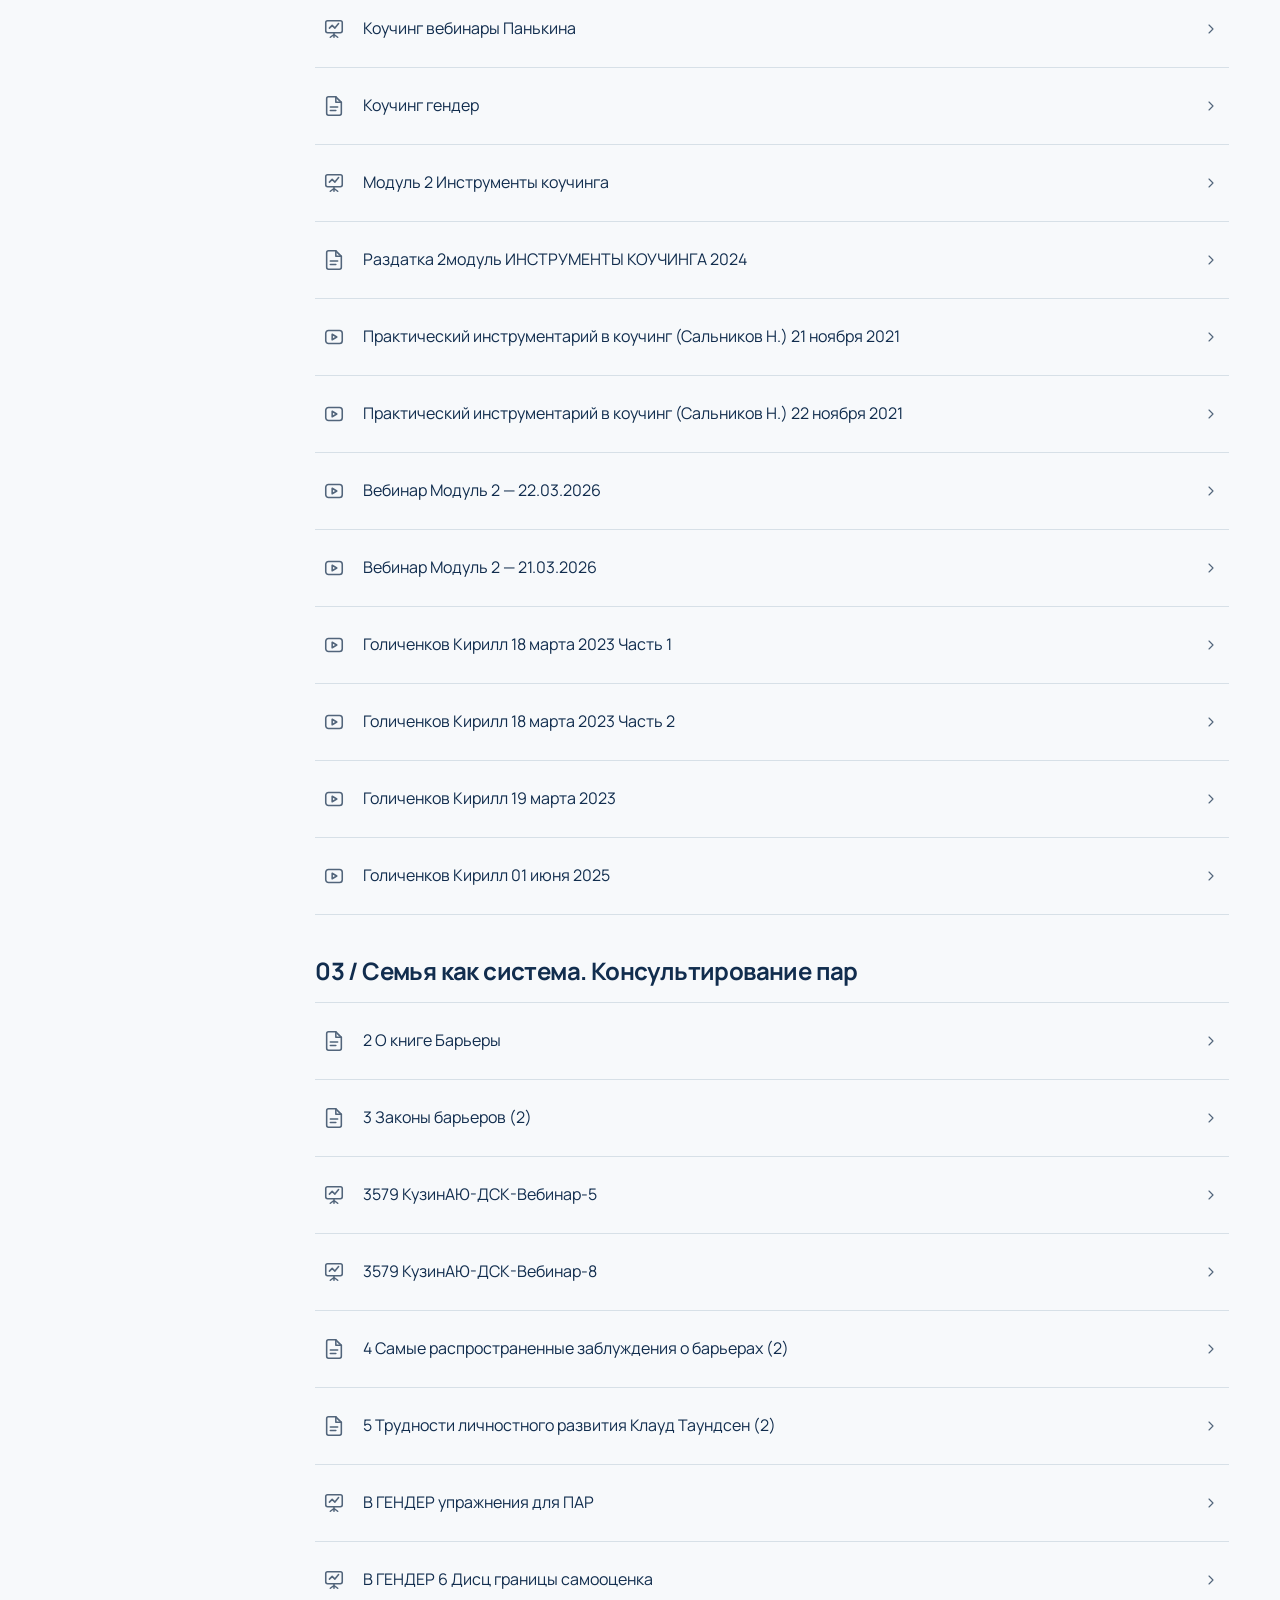
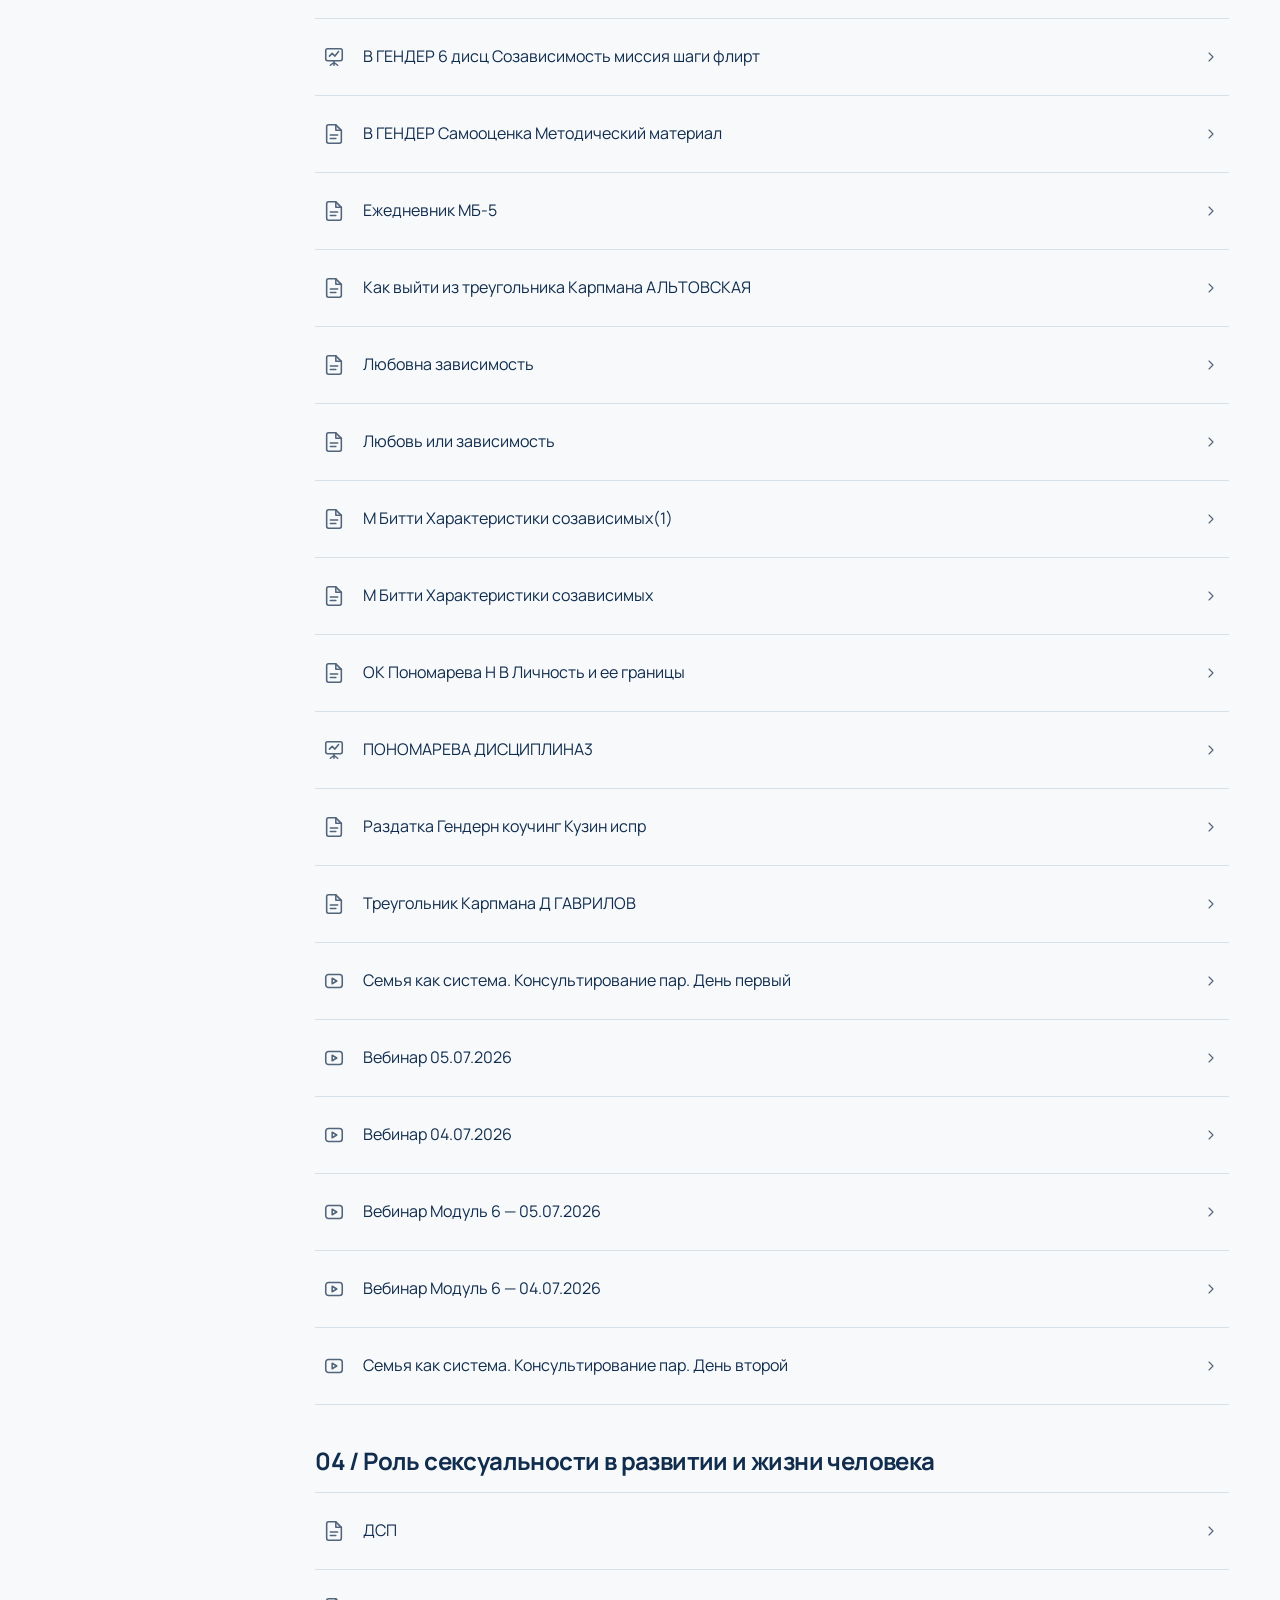
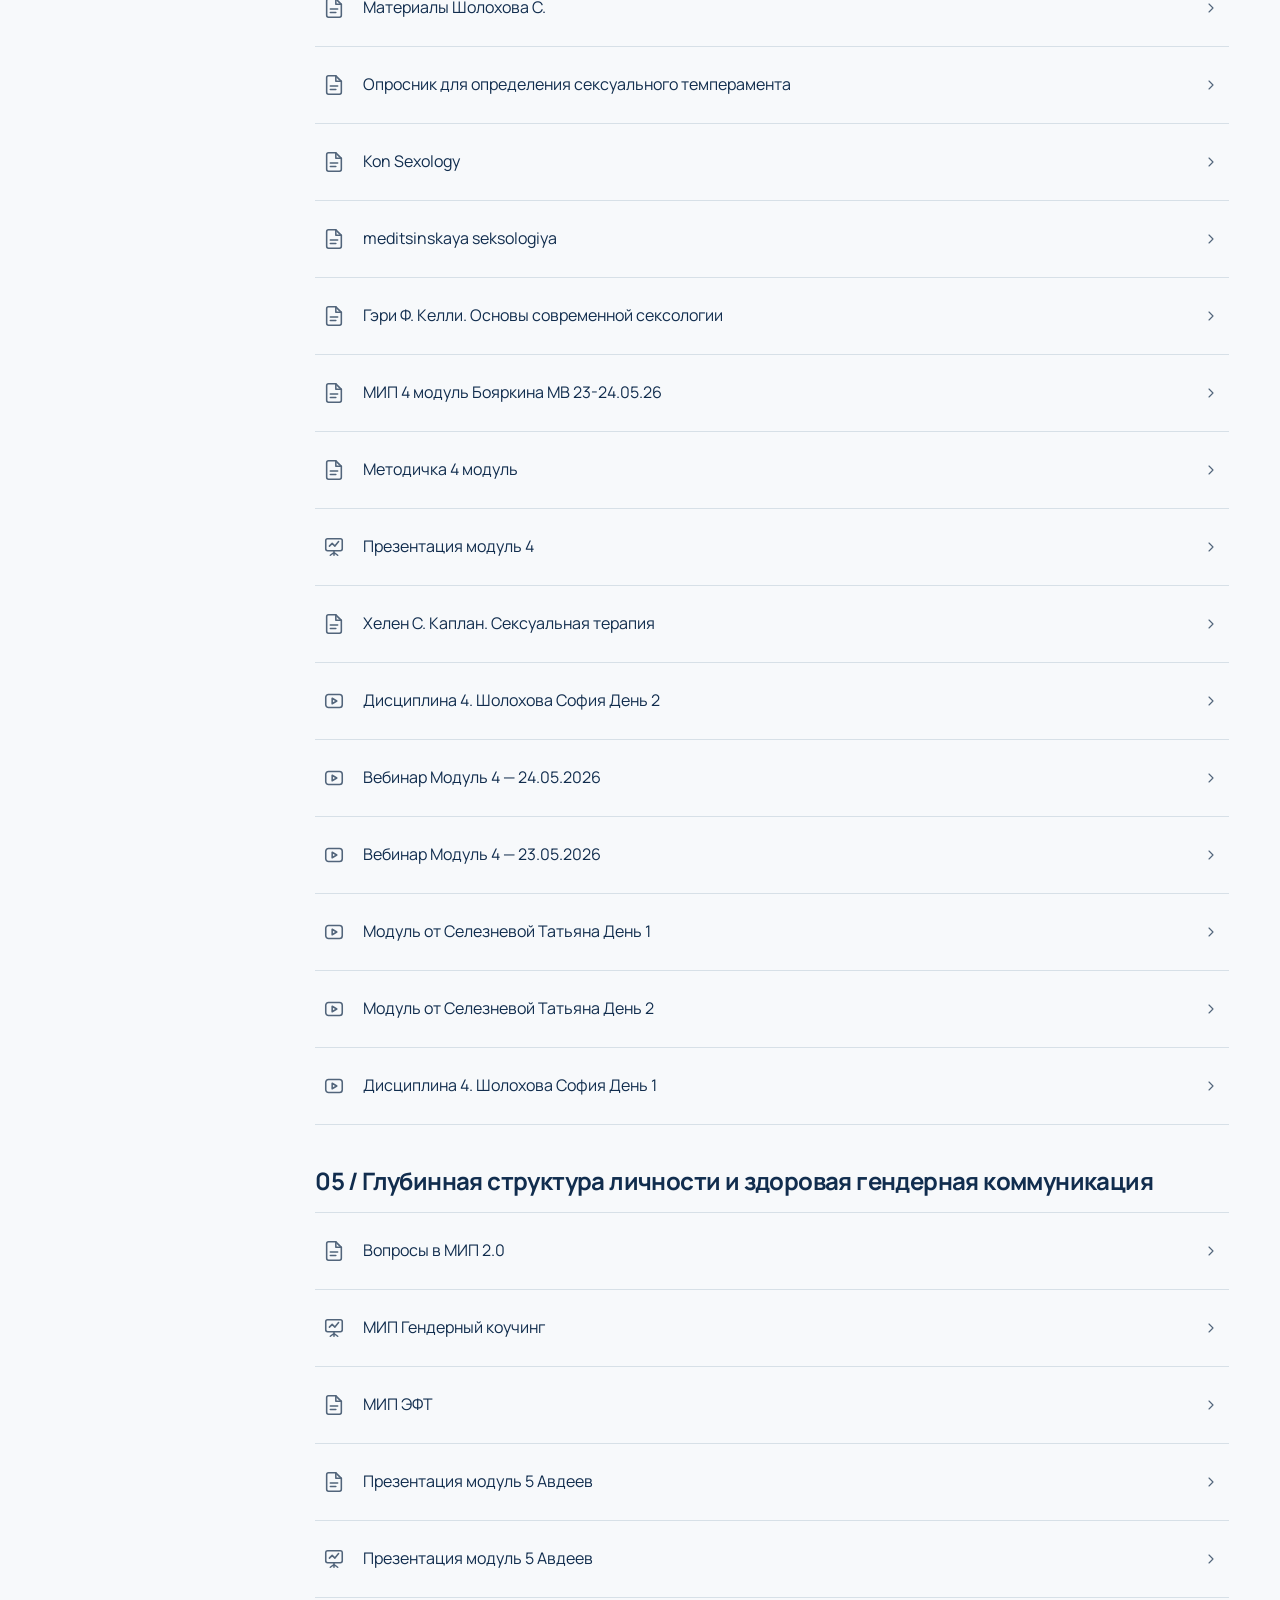
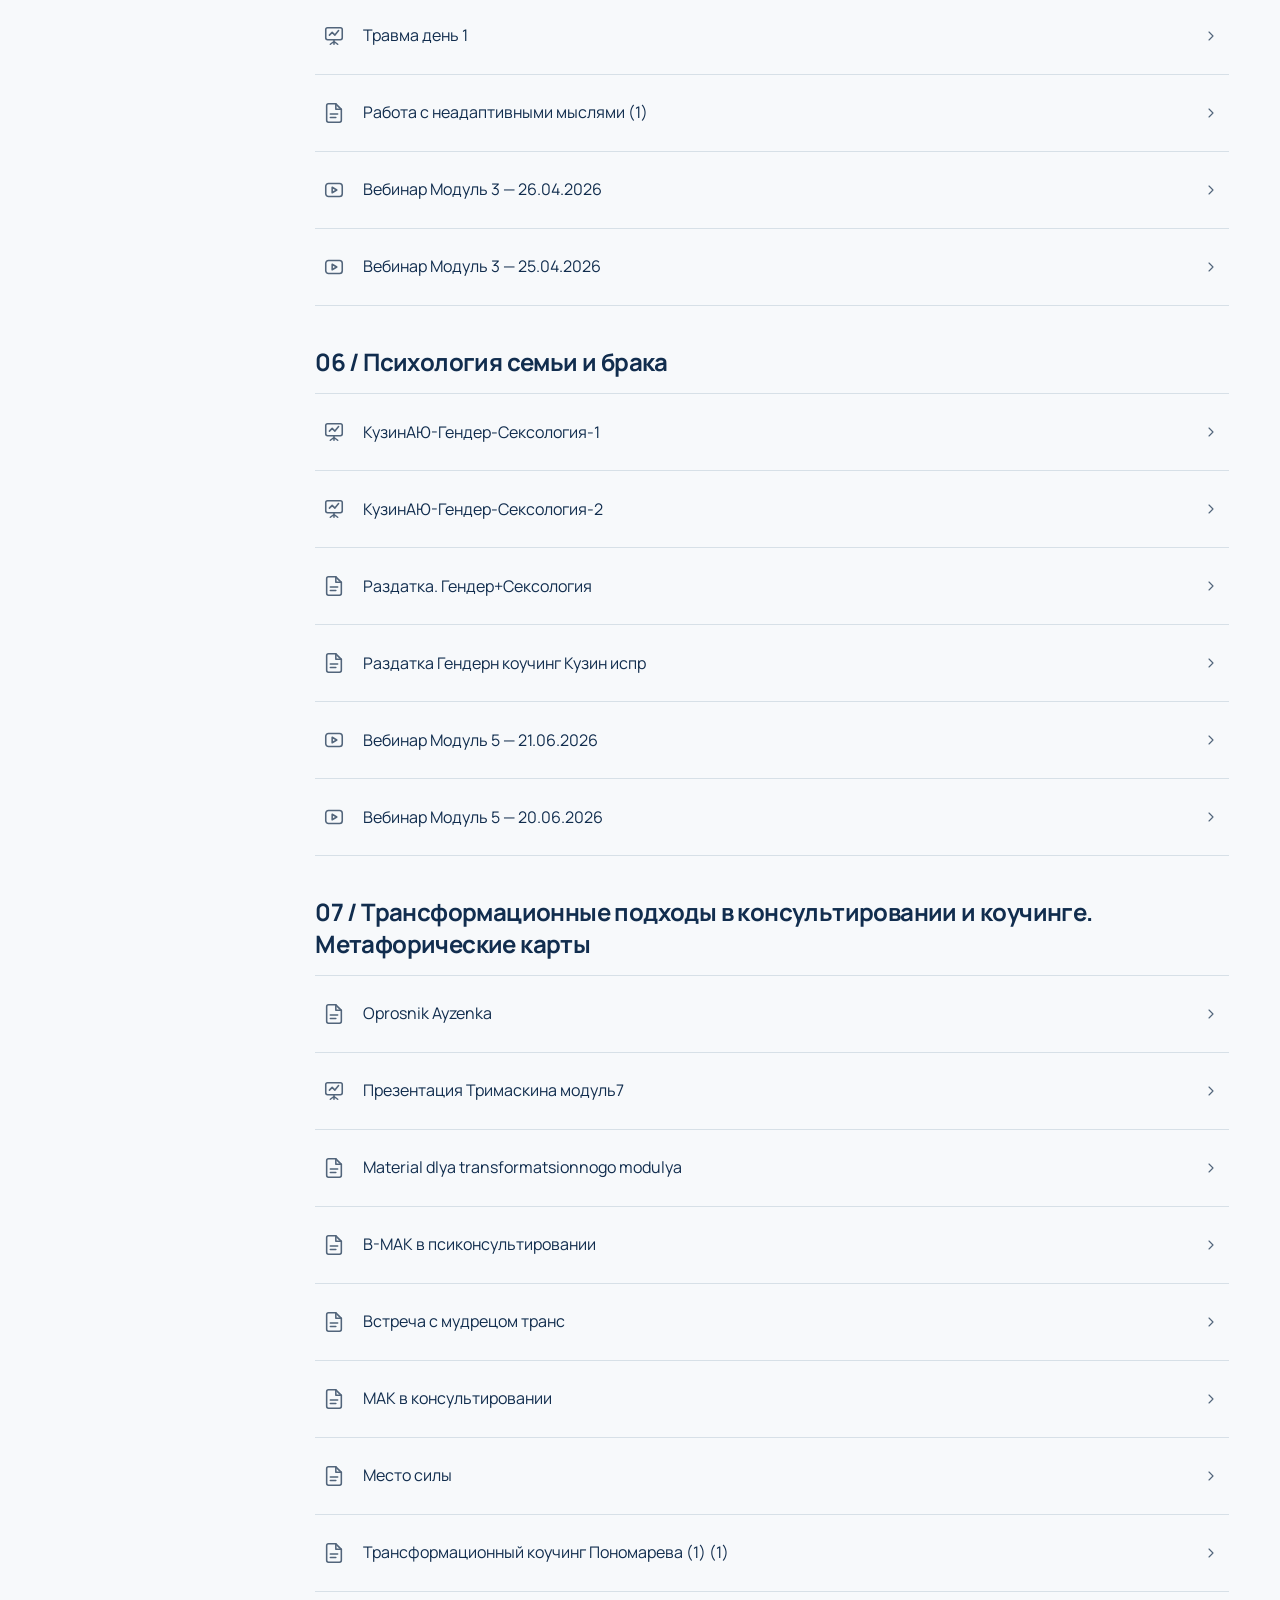
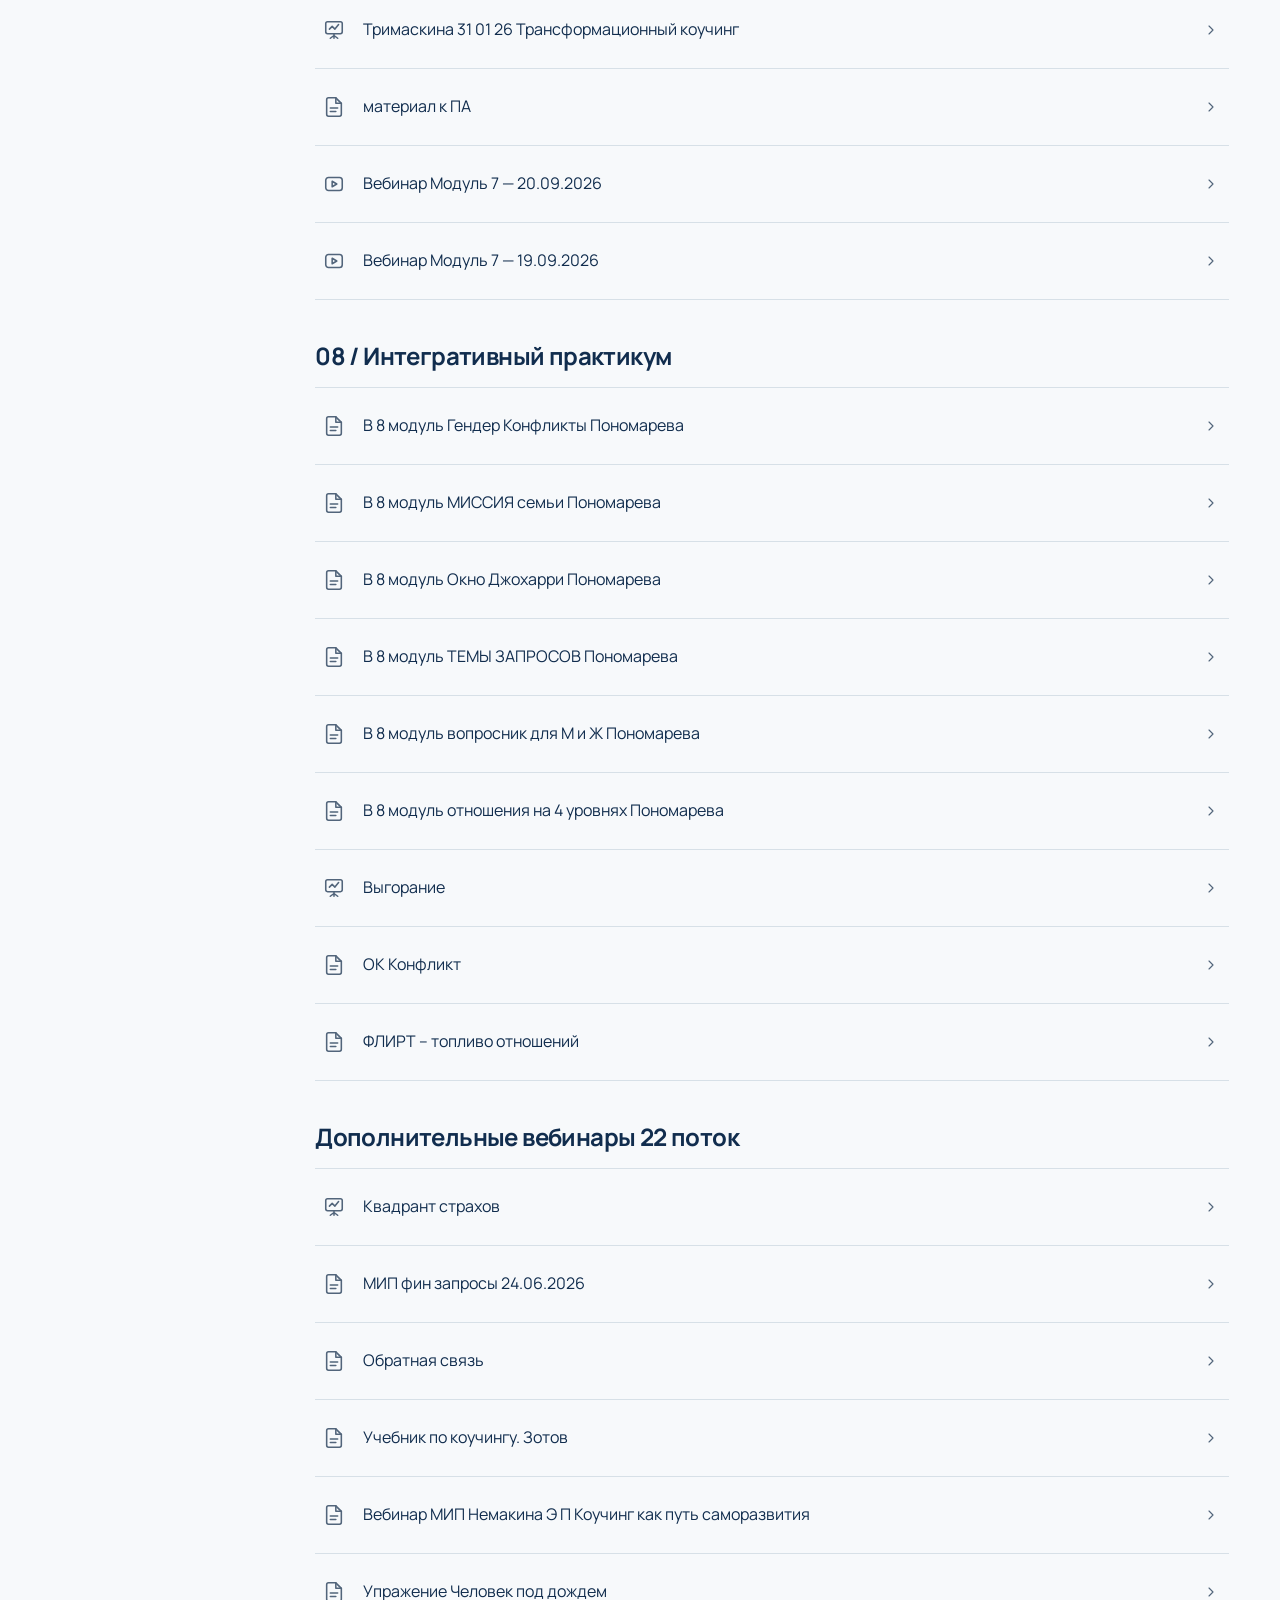
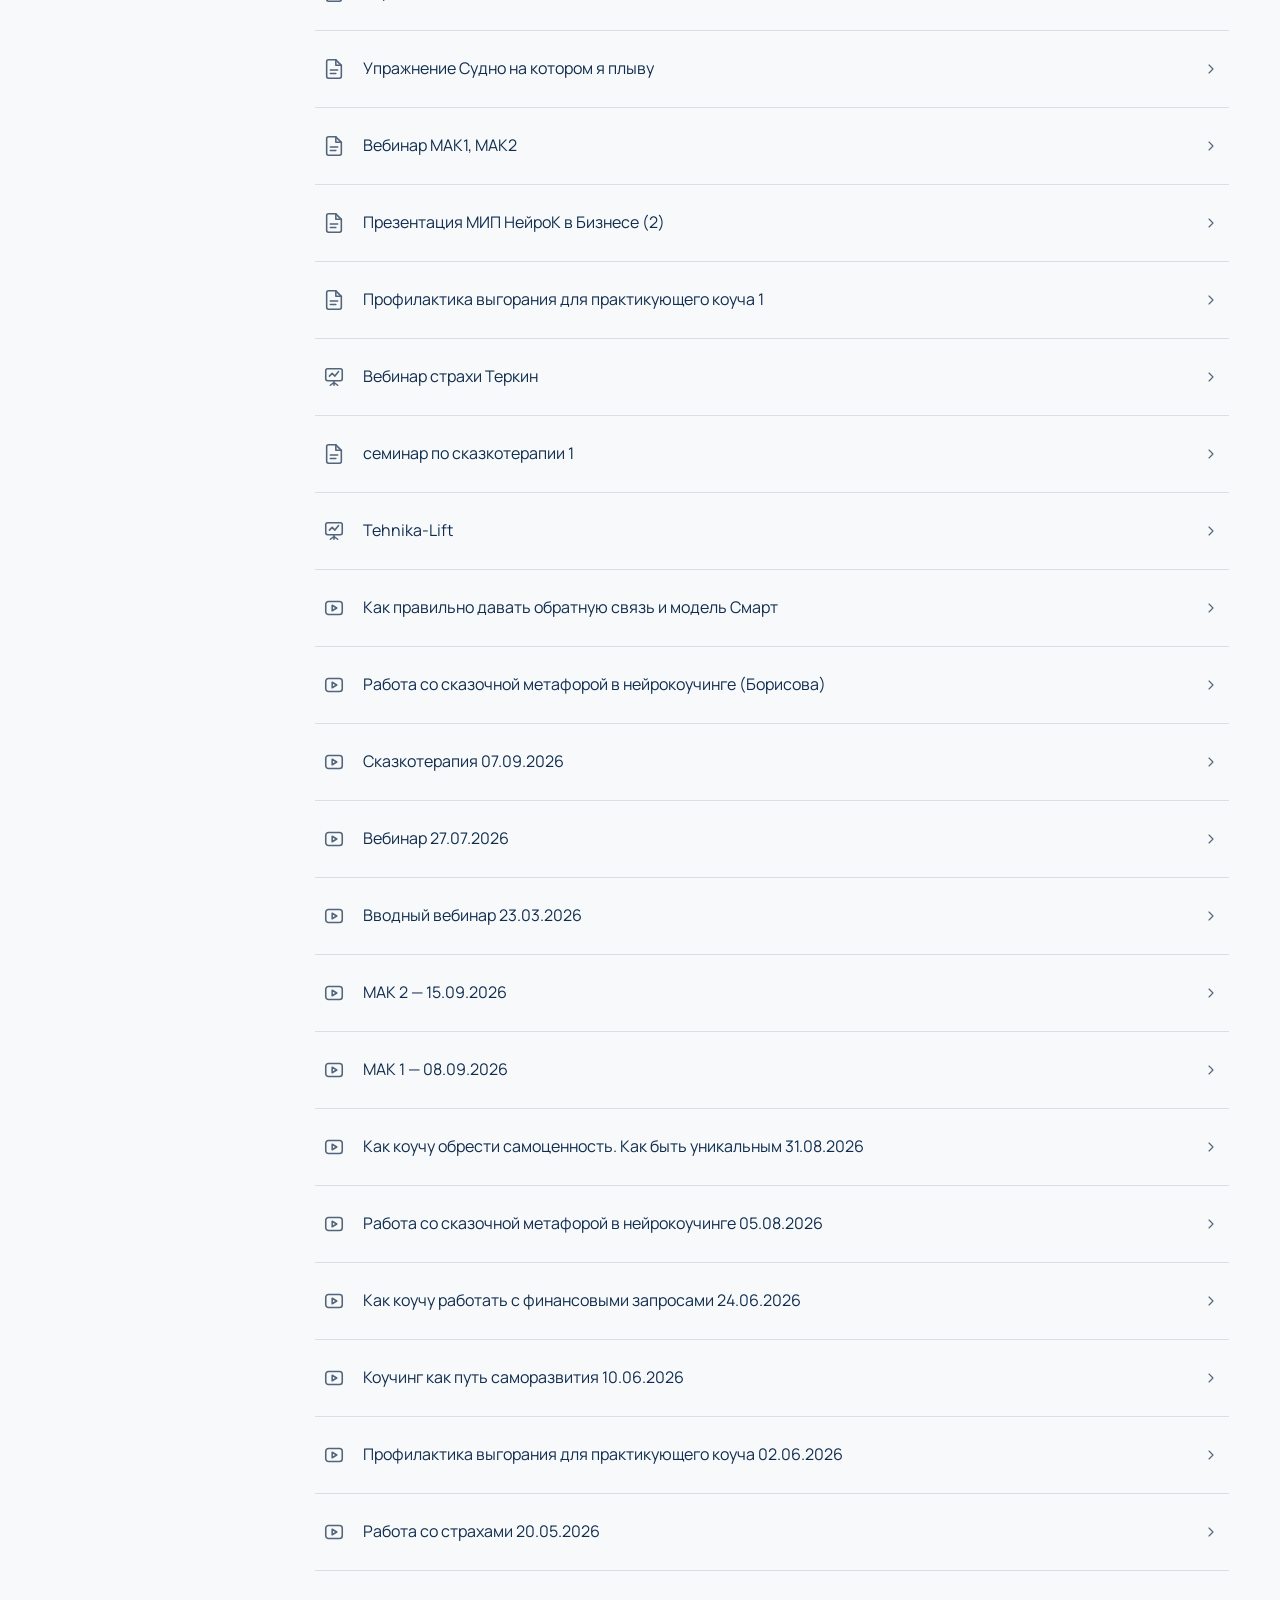
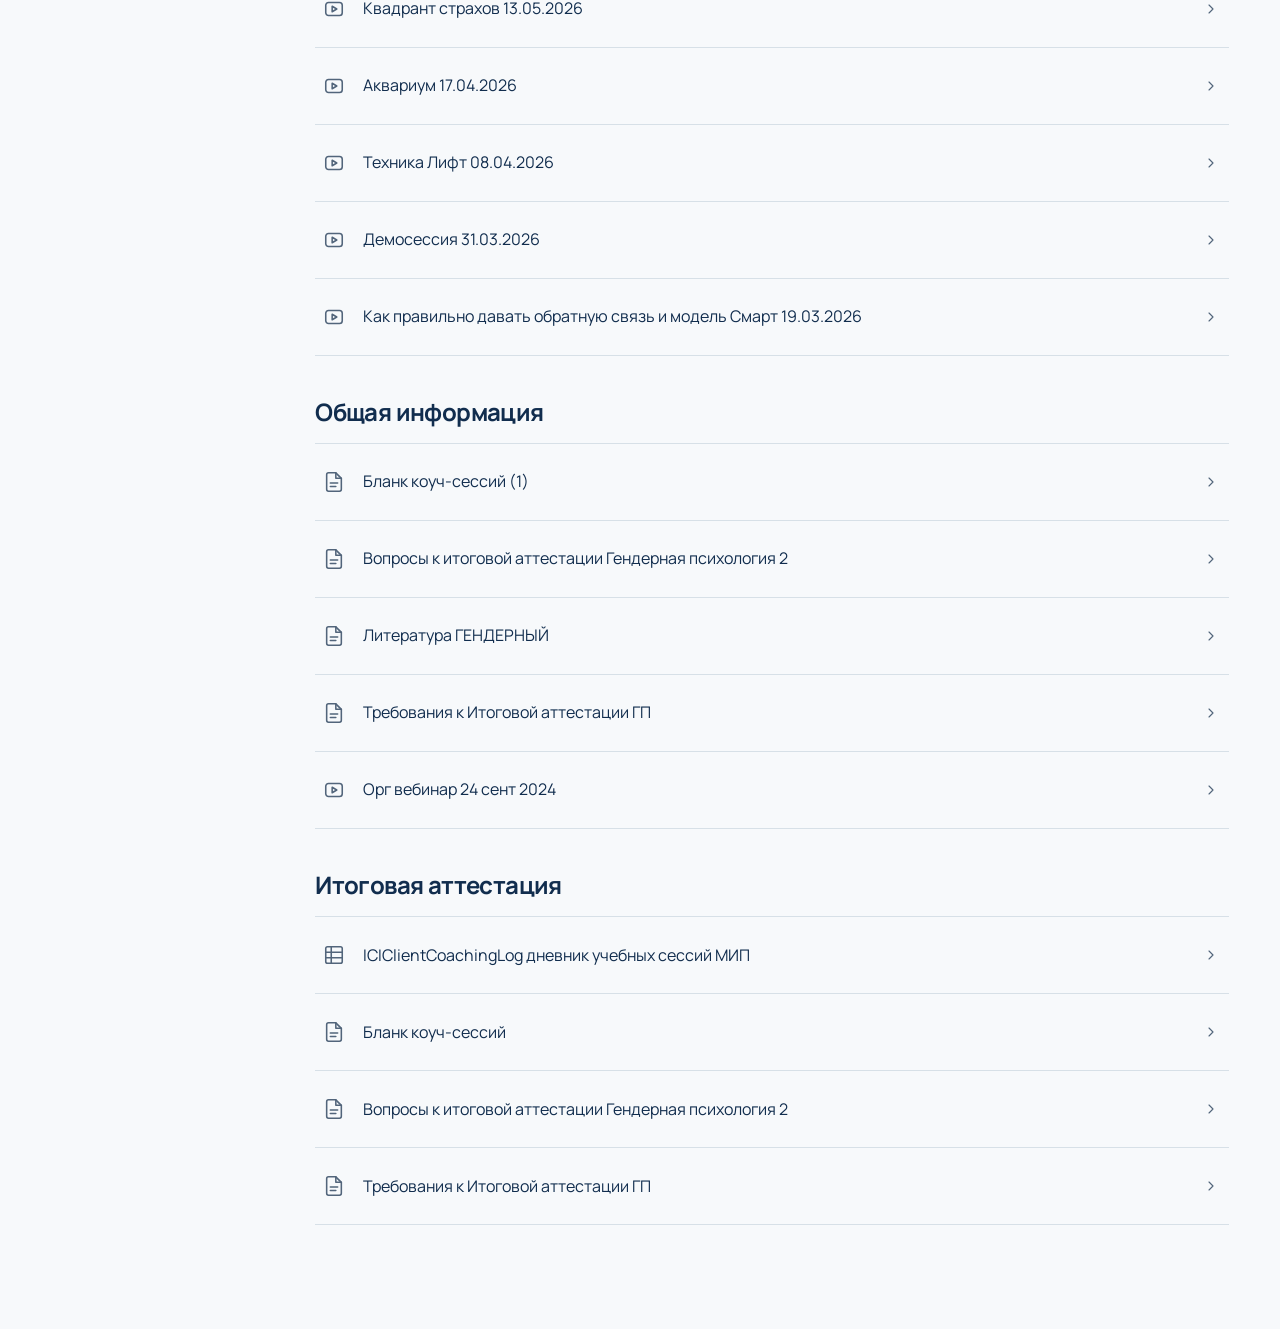
==== commit ff56155d: "Add attestation study section with source-linked answers and practice" ====
--- a/index.html
+++ b/index.html
@@ -7,6 +7,7 @@
   <link rel="icon" href="assets/favicon.svg" type="image/svg+xml">
   <link rel="stylesheet" href="theme.css">
   <link rel="stylesheet" href="style.css">
+  <link rel="stylesheet" href="attestation.css">
 </head>
 <body>
   <a class="skip-link" href="#libraryTitle">К материалам</a>
@@ -37,6 +38,7 @@
     </div>
     <div id="results"></div>
   </main>
+  <main id="attestation" hidden aria-labelledby="attTitle"></main>
   <main id="detail" class="material-screen" hidden aria-labelledby="detailTitle">
     <div class="screen-bar">
       <button id="close" class="text-button" aria-label="Назад к материалам"><span data-icon="back"></span><span id="backLabel">Материалы</span></button>
@@ -58,6 +60,7 @@
       </details>
     </div>
     <div class="material-heading"><span id="detailFormat"></span><h1 id="detailTitle"></h1></div>
+    <div id="sourceContext" hidden></div>
     <div id="documentPanel" hidden>
       <iframe id="documentReader" title="Просмотр документа" allow="fullscreen" allowfullscreen></iframe>
       <p id="documentError" role="status" hidden></p>
@@ -73,6 +76,8 @@
   <script src="data.js"></script>
   <script src="preview-manifest.js"></script>
   <script src="icons.js"></script>
+  <script src="attestation-data.js"></script>
+  <script src="attestation.js"></script>
   <script src="app.js"></script>
 </body>
 </html>
--- a/style.css
+++ b/style.css
@@ -6,7 +6,7 @@
 nav { display: grid; gap: 4px; }
 nav button { border: 0; background: none; text-align: left; padding: 12px 16px; font-size: 14px; line-height: 1.5; color: var(--muted); }
 nav button.selected { background: var(--selected); color: var(--ink); font-weight: 700; }
-nav button:nth-child(10) { margin-top: 20px; }
+nav button[data-section="4458"] { margin-top: 20px; }
 #library { margin-left: 264px; padding: 44px clamp(28px, 4vw, 64px) 64px; max-width: 1560px; }
 h1, h2 { margin: 0; font-weight: 700; letter-spacing: -.025em; line-height: 1.3; overflow-wrap: anywhere; }
 h1 { font-size: 36px; }
--- a/attestation.css
+++ b/attestation.css
@@ -0,0 +1,133 @@
+#attestation { margin-left:264px; padding:32px clamp(28px,4vw,64px) 64px; max-width:1280px; }
+#attestation p { max-width:72ch; }
+#attTitle:focus { outline:none; }
+.att-back { display:inline-flex; align-items:center; gap:8px; min-height:44px; font-size:14px; margin-bottom:20px; text-decoration:none; color:var(--muted); }
+.att-heading { margin-bottom:16px; }
+.att-heading h1 { max-width:28ch; }
+.att-lead { font-size:18px; color:var(--muted); margin:0 0 24px; }
+.att-section { margin:32px 0; }
+.att-section h2 { margin-bottom:16px; }
+.att-actions { display:flex; gap:12px; flex-wrap:wrap; margin:24px 0; }
+.att-primary, .att-secondary { display:inline-flex; align-items:center; justify-content:center; gap:10px; min-height:48px; padding:12px 20px; border:1px solid var(--ink); border-radius:var(--radius); font-size:15px; font-weight:650; text-decoration:none; }
+.att-primary { background:var(--ink); color:var(--surface); }
+.att-primary:hover:not(:disabled) { background:#25496e; }
+.att-primary:disabled { opacity:.45; cursor:not-allowed; }
+.att-secondary { border-color:var(--line); background:var(--surface); }
+.att-secondary:hover { background:var(--hover); }
+.att-all-questions { display:inline-flex; align-items:center; min-height:44px; font-size:14px; margin-top:-16px; }
+.att-intro { color:var(--muted); margin:16px 0 36px; }
+.att-disclosure { border-top:1px solid var(--line); }
+.att-disclosure > summary { display:flex; align-items:center; flex-wrap:wrap; gap:4px 12px; padding:18px 0; min-height:56px; list-style:none; font-weight:650; }
+.att-disclosure > summary::-webkit-details-marker { display:none; }
+.att-disclosure > summary::before { content:'›'; font-size:22px; line-height:1; width:12px; flex:none; font-weight:500; }
+.att-disclosure[open] > summary::before { transform:rotate(90deg); }
+.att-disclosure > summary span { color:var(--muted); font-size:13px; font-weight:450; margin-left:auto; }
+.att-disclosure[open] { padding-bottom:20px; }
+.att-disclosure[open] > summary { margin-bottom:8px; }
+.att-gap-list, .att-result-list { padding-left:22px; }
+.att-gap-list li, .att-result-list li { margin:12px 0; }
+.att-caption { color:var(--muted); font-size:13px; line-height:1.7; }
+.att-footnote { margin-top:28px; }
+.att-selects { display:flex; gap:16px; margin:16px 0; }
+.att-selects label, .att-setup label { display:grid; gap:8px; font-size:14px; color:var(--muted); }
+.att-selects label { flex:1; min-width:0; }
+.att-selects select, .att-setup select { width:100%; padding:10px 12px; min-height:48px; font-size:16px; }
+.att-question-list { list-style:none; margin:0; padding:0; border-top:1px solid var(--line); }
+.att-question-list li { border-bottom:1px solid var(--line); }
+.att-question-list a { display:grid; grid-template-columns:32px 1fr 20px; gap:12px; align-items:center; padding:18px 8px; min-height:64px; text-decoration:none; }
+.att-question-list a:hover { background:var(--hover); }
+.att-number { color:var(--muted); font-variant-numeric:tabular-nums; }
+.att-status { display:inline-block; margin-left:8px; font-size:12px; color:#79531c; font-weight:600; }
+.view-study aside { display:none; }
+.view-study #attestation { margin-inline:auto; max-width:calc(72ch + 64px); padding:28px 32px 48px; }
+.view-study .att-heading h1 { font-size:26px; line-height:1.45; letter-spacing:-.02em; max-width:none; }
+.att-question-meta { margin:0 0 24px; }
+.att-study { margin:28px 0 24px; }
+.att-answer-heading { display:flex; justify-content:space-between; align-items:center; gap:12px; margin-bottom:16px; }
+.att-answer-heading h2 { font-size:18px; }
+.att-text-button { padding:8px 0 8px 12px; flex:none; font-size:13px; border:0; border-radius:0; background:none; color:var(--muted); text-decoration:underline; text-underline-offset:3px; }
+.att-text-button:hover { background:none; color:var(--ink); }
+.att-answer { font-size:16px; line-height:1.8; }
+.att-answer-block { margin:20px 0; }
+.att-answer-block:first-child { margin-top:0; }
+.att-answer-block p { margin:8px 0; }
+.att-answer-block h3 { margin:0 0 8px; font-size:15px; font-weight:700; }
+.att-answer-block ul, .att-answer-block ol { margin:10px 0; padding-left:24px; }
+.att-answer-block li { margin:8px 0; padding-left:4px; }
+.att-answer-block li strong { font-weight:700; }
+.att-note { background:#f5efdf; padding:14px 16px; border-radius:var(--radius); color:#674b22; font-size:14px; line-height:1.7; }
+.att-pagination { display:flex; justify-content:space-between; gap:16px; padding:12px 0 24px; margin:12px 0 0; }
+.att-pagination a { display:inline-flex; gap:8px; align-items:center; min-height:44px; font-size:14px; }
+.att-evidence { margin-top:8px; }
+.att-source-document { margin-top:28px; }
+.att-source-document > h3 { margin:0 0 4px; font-size:17px; line-height:1.6; }
+.att-source-document > .att-caption { margin:0 0 16px; }
+.att-source { padding:20px 0; border-bottom:1px solid var(--line); }
+.att-source:last-child { border-bottom:0; }
+.att-source h4 { font-size:15px; margin:0 0 12px; font-weight:700; }
+.att-source blockquote { margin:0 0 12px; padding:0; white-space:pre-line; font-size:15px; line-height:1.85; overflow-wrap:anywhere; }
+.att-source-link { display:inline-flex; align-items:center; gap:8px; min-height:44px; font-size:14px; line-height:1.6; }
+.att-source-link .icon { width:18px; height:18px; }
+.att-setup { max-width:600px; display:grid; gap:20px; margin:28px 0; }
+.att-setup h2 { font-size:20px; }
+.att-setup p { margin:0; }
+.att-setup button { justify-self:start; }
+.att-resume { margin:24px 0; }
+.att-test-meta { display:flex; justify-content:space-between; font-size:14px; margin-top:24px; }
+.att-progress { display:block; width:100%; height:5px; margin:16px 0 28px; appearance:none; border:0; background:var(--line); }
+.att-progress::-webkit-progress-bar { background:var(--line); border-radius:4px; }
+.att-progress::-webkit-progress-value { background:var(--ink); border-radius:4px; }
+.att-progress::-moz-progress-bar { background:var(--ink); }
+#quizForm fieldset, #inlineQuiz fieldset { border:0; margin:0 0 24px; padding:0; min-width:0; }
+#quizForm legend, #inlineQuiz legend { font-size:21px; line-height:1.5; font-weight:650; margin-bottom:24px; max-width:60ch; }
+#inlineQuiz legend { font-size:17px; }
+.att-options { display:grid; gap:12px; }
+.att-option { display:flex; gap:14px; align-items:flex-start; padding:16px 20px; min-height:60px; border:1px solid var(--line); border-radius:var(--radius); background:var(--surface); cursor:pointer; }
+.att-option:has(input:checked) { border-color:var(--ink); background:var(--selected); }
+.att-option:has(input:focus-visible) { outline:2px solid var(--focus); outline-offset:3px; }
+.att-option:hover:has(input:enabled) { background:var(--hover); }
+.att-option input { width:20px; height:20px; margin:3px 0 0; flex:none; accent-color:var(--ink); }
+.att-option small { display:block; margin-top:6px; font-weight:700; font-size:13px; }
+.att-option.is-correct:has(input), .att-feedback.is-correct { border-color:#477762; background:#edf5ef; color:#24513d; }
+.att-option.is-wrong:has(input), .att-feedback.is-wrong { border-color:#a26552; background:#faf0e9; color:#783e2f; }
+.att-feedback { border-radius:var(--radius); padding:16px 20px; margin:20px 0; }
+.att-feedback h2 { font-size:20px; }
+.att-feedback p { margin:8px 0 0; }
+.att-feedback-more { margin-top:20px; font-size:14px; }
+.att-feedback-more a { display:inline-flex; align-items:center; gap:8px; min-height:44px; }
+.att-feedback-more summary { min-height:44px; padding:10px 0; }
+.att-feedback-more p { white-space:pre-line; font-size:15px; }
+.att-inline-feedback { padding:12px 0; margin:12px 0 0; }
+.att-inline-feedback.is-correct { color:#24513d; }
+.att-inline-feedback.is-wrong { color:#783e2f; }
+.att-result { font-size:40px; font-weight:700; margin:24px 0; font-variant-numeric:tabular-nums; }
+.att-result span { font-size:21px; font-weight:500; }
+.att-back-to-test { display:inline-flex; align-items:center; gap:8px; min-height:44px; font-size:14px; }
+#sourceContext { flex:none; background:#faf4df; padding:10px 36px; font-size:13px; border-bottom:1px solid var(--line); }
+#sourceContext p { margin:0; }
+#sourceContext details { margin-top:4px; }
+#sourceContext blockquote { margin:8px 0; max-height:120px; overflow:auto; }
+.view-notes #sourceContext { display:none; }
+@media (max-width:1050px) { #attestation { margin-left:236px; padding:28px; } }
+@media (max-width:720px) {
+ #attestation, .view-study #attestation { margin:0; padding:20px 20px 40px; }
+ .att-heading h1 { font-size:28px; }
+ .view-study .att-heading h1 { font-size:23px; }
+ .att-lead { font-size:16px; }
+ .att-selects { flex-direction:column; }
+ .att-section h2 { font-size:21px; }
+ .att-actions { align-items:stretch; }
+ .att-actions > * { flex:1; }
+ .att-question-list a { padding-inline:0; gap:8px; }
+ .att-status { margin:4px 0 0; display:block; }
+ .att-option { padding:14px; font-size:15px; }
+ #quizForm legend { font-size:20px; }
+ #sourceContext { padding:8px 20px; }
+}
+@media (max-width:360px) {
+ #attestation, .view-study #attestation { padding-inline:16px; }
+ .att-actions { flex-direction:column; }
+ .att-disclosure > summary span { margin-left:24px; }
+ .att-answer-heading { align-items:baseline; }
+ .att-answer-heading h2 { font-size:16px; }
+}
